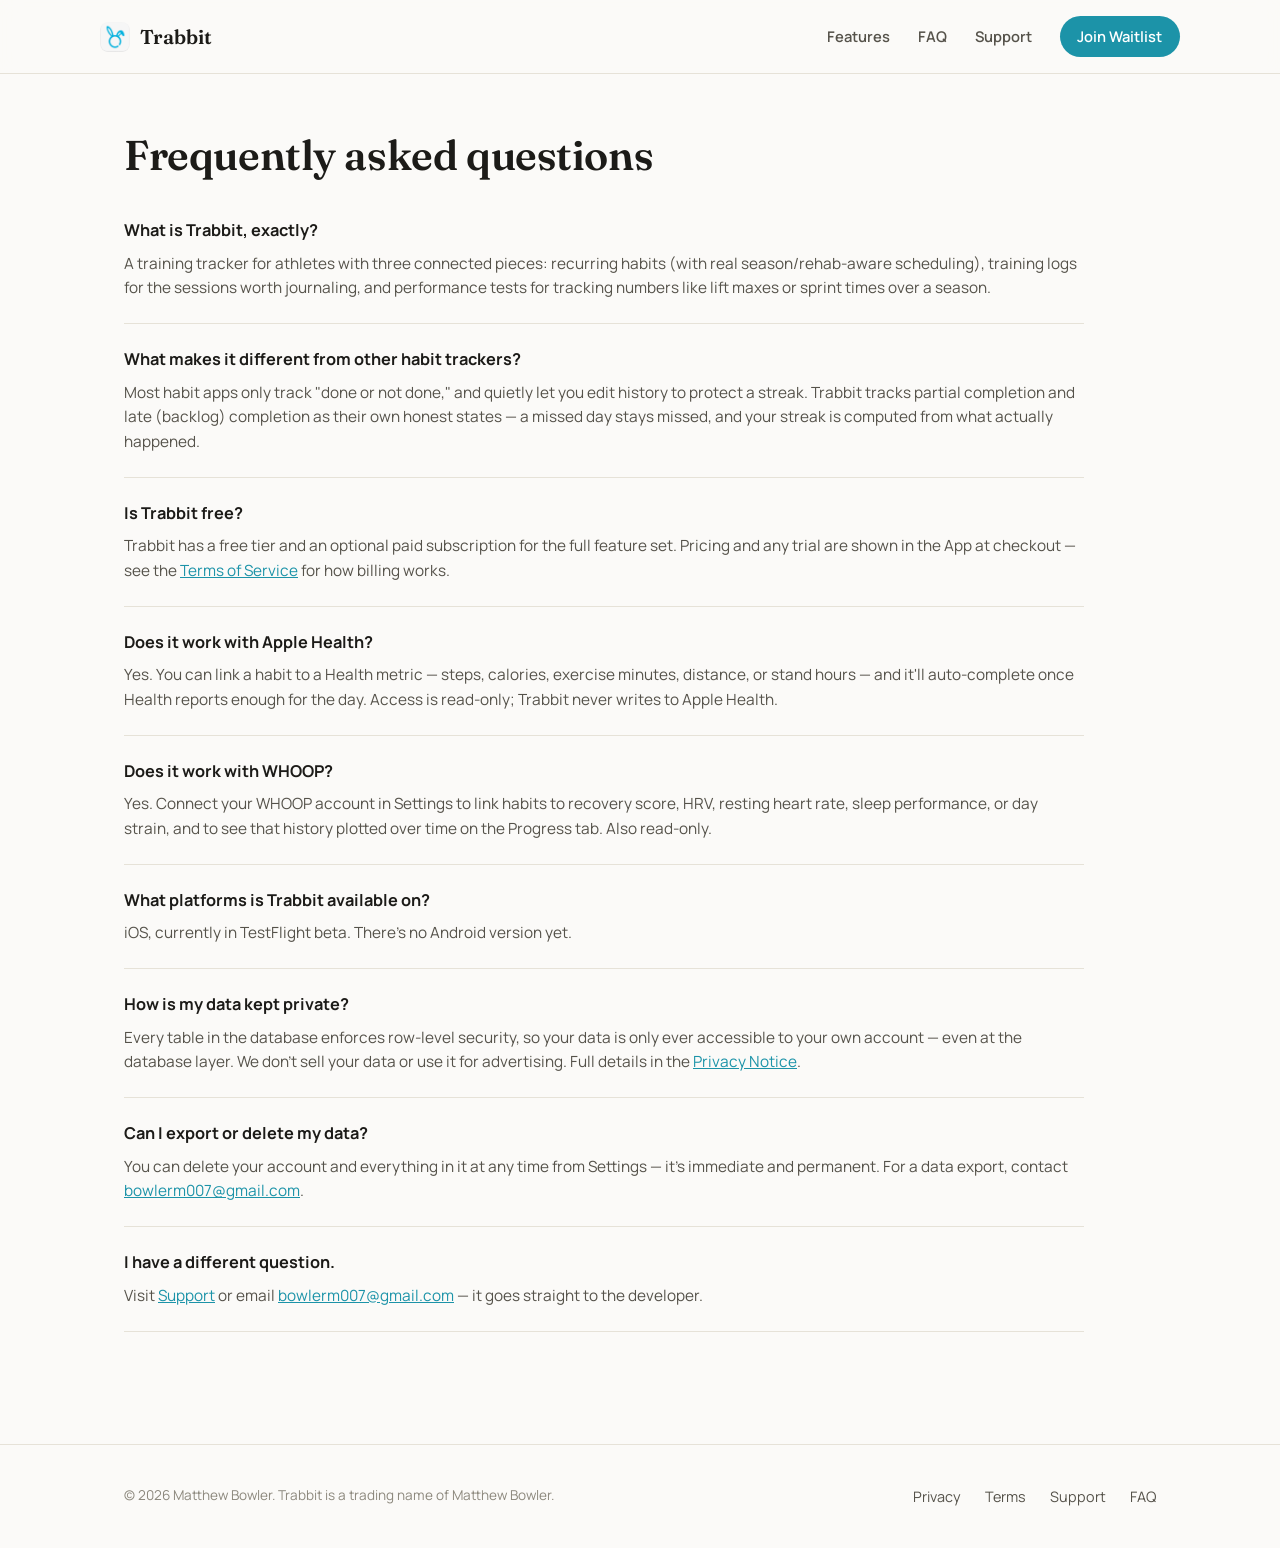
==== faq/index.html @ 438b627b "Turn the waitlist into a popup asking for email and phone Replaces the inline hero/CTA-band email fo" ====
<!DOCTYPE html>
<html lang="en">
<head>
<meta charset="utf-8">
<meta name="viewport" content="width=device-width, initial-scale=1">
<title>FAQ — Trabbit</title>
<meta name="description" content="Answers to common questions about Trabbit.">
<link rel="preconnect" href="https://fonts.googleapis.com">
<link rel="preconnect" href="https://fonts.gstatic.com" crossorigin>
<link href="https://fonts.googleapis.com/css2?family=Fraunces:opsz,wght@9..144,500;9..144,600;9..144,700&family=Manrope:wght@400;500;600;700;800&display=swap" rel="stylesheet">
<link rel="stylesheet" href="/styles.css">
</head>
<body>
<nav class="nav">
  <div class="wrap nav-row">
    <a class="brand" href="/">
      <img class="brand-mark" src="/assets/mark.png" alt="" width="30" height="30">
      Trabbit
    </a>
    <div class="nav-links">
      <a href="/#features">Features</a>
      <a href="/faq/">FAQ</a>
      <a href="/support/">Support</a>
      <button class="nav-cta" type="button" data-waitlist-open>Join Waitlist</button>
    </div>
  </div>
</nav>

<main class="doc">
  <div class="wrap">
    <div class="doc-header">
      <h1>Frequently asked questions</h1>
    </div>

    <div class="doc-body" style="max-width: 60rem;">
      <div class="faq-item">
        <h3>What is Trabbit, exactly?</h3>
        <p>A training tracker for athletes with three connected pieces: recurring habits (with real season/rehab-aware scheduling), training logs for the sessions worth journaling, and performance tests for tracking numbers like lift maxes or sprint times over a season.</p>
      </div>
      <div class="faq-item">
        <h3>What makes it different from other habit trackers?</h3>
        <p>Most habit apps only track "done or not done," and quietly let you edit history to protect a streak. Trabbit tracks partial completion and late (backlog) completion as their own honest states — a missed day stays missed, and your streak is computed from what actually happened.</p>
      </div>
      <div class="faq-item">
        <h3>Is Trabbit free?</h3>
        <p>Trabbit has a free tier and an optional paid subscription for the full feature set. Pricing and any trial are shown in the App at checkout — see the <a href="/terms/">Terms of Service</a> for how billing works.</p>
      </div>
      <div class="faq-item">
        <h3>Does it work with Apple Health?</h3>
        <p>Yes. You can link a habit to a Health metric — steps, calories, exercise minutes, distance, or stand hours — and it'll auto-complete once Health reports enough for the day. Access is read-only; Trabbit never writes to Apple Health.</p>
      </div>
      <div class="faq-item">
        <h3>Does it work with WHOOP?</h3>
        <p>Yes. Connect your WHOOP account in Settings to link habits to recovery score, HRV, resting heart rate, sleep performance, or day strain, and to see that history plotted over time on the Progress tab. Also read-only.</p>
      </div>
      <div class="faq-item">
        <h3>What platforms is Trabbit available on?</h3>
        <p>iOS, currently in TestFlight beta. There's no Android version yet.</p>
      </div>
      <div class="faq-item">
        <h3>How is my data kept private?</h3>
        <p>Every table in the database enforces row-level security, so your data is only ever accessible to your own account — even at the database layer. We don't sell your data or use it for advertising. Full details in the <a href="/privacy/">Privacy Notice</a>.</p>
      </div>
      <div class="faq-item">
        <h3>Can I export or delete my data?</h3>
        <p>You can delete your account and everything in it at any time from Settings — it's immediate and permanent. For a data export, contact <a href="mailto:bowlerm007@gmail.com">bowlerm007@gmail.com</a>.</p>
      </div>
      <div class="faq-item">
        <h3>I have a different question.</h3>
        <p>Visit <a href="/support/">Support</a> or email <a href="mailto:bowlerm007@gmail.com">bowlerm007@gmail.com</a> — it goes straight to the developer.</p>
      </div>
    </div>
  </div>
</main>

<footer>
  <div class="wrap footer-row">
    <span class="footer-copy">© 2026 Matthew Bowler. Trabbit is a trading name of Matthew Bowler.</span>
    <div class="footer-links">
      <a href="/privacy/">Privacy</a>
      <a href="/terms/">Terms</a>
      <a href="/support/">Support</a>
      <a href="/faq/">FAQ</a>
    </div>
  </div>
</footer>
<dialog class="waitlist-dialog" data-waitlist-dialog>
  <div class="waitlist-dialog-head">
    <h2 class="waitlist-dialog-title">Get notified</h2>
    <button class="waitlist-dialog-close" type="button" data-waitlist-close aria-label="Close">&times;</button>
  </div>
  <p class="waitlist-dialog-body">Leave your email and phone number and we'll let you know the moment the beta's ready to download.</p>
  <form class="waitlist-form" data-waitlist-form>
    <div class="waitlist-field">
      <label class="waitlist-label" for="waitlist-email">Email</label>
      <input class="waitlist-input" id="waitlist-email" type="email" name="email" placeholder="you@example.com" required>
    </div>
    <div class="waitlist-field">
      <label class="waitlist-label" for="waitlist-phone">Phone number</label>
      <input class="waitlist-input" id="waitlist-phone" type="tel" name="phone" placeholder="+1 555 123 4567" required>
    </div>
    <button class="btn btn-primary" type="submit">Notify me</button>
  </form>
  <p class="waitlist-status" data-waitlist-status role="status"></p>
  <p class="waitlist-success" data-waitlist-success hidden>You're on the list — we'll text and email you when the beta's ready to download.</p>
</dialog>

<script src="/waitlist.js"></script>
</body>
</html>
---- styles.css ----
/* Trabbit marketing site — shared design system.
   Palette/type extend the app's own identity (lib/theme.ts: accent #20ADC5,
   Fraunces for the one serif moment in-app) rather than inventing a
   separate brand — a visitor should recognize the app in the site. */

/* Fraunces + Manrope are loaded via Google Fonts <link> tags in each page's
   <head> (not inlined here) — see the font stacks below for fallbacks. */

:root {
  --bg: #fbfaf8;
  --bg-raised: #f3f1ec;
  --ink: #1c1b18;
  --ink-soft: #55524a;
  --ink-faint: #8c887d;
  --accent: #1c93a8;
  --accent-ink: #ffffff;
  --accent-soft: #e3f4f7;
  --border: #e6e2d8;
  --border-strong: #d8d2c3;
  --card-shadow: 0 1px 2px rgba(28, 27, 24, 0.04), 0 8px 24px rgba(28, 27, 24, 0.05);

  --amber: #b45309;
  --amber-soft: #fef3c7;
  --coral: #dc2626;
  --coral-soft: #fee2e2;
  --indigo: #4f46e5;
  --indigo-soft: #e0e7ff;

  --radius-sm: 8px;
  --radius-md: 12px;
  --radius-lg: 16px;
  --radius-xl: 24px;
  --radius-full: 999px;

  --max-width: 1080px;
  --font-display: 'Fraunces', Georgia, 'Iowan Old Style', serif;
  --font-body: 'Manrope', -apple-system, BlinkMacSystemFont, 'Segoe UI', sans-serif;
}

@media (prefers-color-scheme: dark) {
  :root:not([data-theme='light']) {
    --bg: #17181a;
    --bg-raised: #1f2023;
    --ink: #eeece6;
    --ink-soft: #b6b2a6;
    --ink-faint: #7a7669;
    --accent: #4fc3de;
    --accent-ink: #0b1a1d;
    --accent-soft: #123138;
    --border: #33353a;
    --border-strong: #43454b;
    --card-shadow: 0 1px 2px rgba(0, 0, 0, 0.2), 0 8px 24px rgba(0, 0, 0, 0.28);
    --amber: #f2b148;
    --amber-soft: #3a2c10;
    --coral: #f27272;
    --coral-soft: #3a1616;
    --indigo: #9490f0;
    --indigo-soft: #211f3d;
  }
}

:root[data-theme='dark'] {
  --bg: #17181a;
  --bg-raised: #1f2023;
  --ink: #eeece6;
  --ink-soft: #b6b2a6;
  --ink-faint: #7a7669;
  --accent: #4fc3de;
  --accent-ink: #0b1a1d;
  --accent-soft: #123138;
  --border: #33353a;
  --border-strong: #43454b;
  --card-shadow: 0 1px 2px rgba(0, 0, 0, 0.2), 0 8px 24px rgba(0, 0, 0, 0.28);
  --amber: #f2b148;
  --amber-soft: #3a2c10;
  --coral: #f27272;
  --coral-soft: #3a1616;
  --indigo: #9490f0;
  --indigo-soft: #211f3d;
}

* {
  box-sizing: border-box;
}

html {
  color-scheme: light dark;
}

body {
  margin: 0;
  background: var(--bg);
  color: var(--ink);
  font-family: var(--font-body);
  font-size: 16px;
  line-height: 1.6;
  -webkit-font-smoothing: antialiased;
}

img {
  max-width: 100%;
  display: block;
}

a {
  color: var(--accent);
}

.wrap {
  max-width: var(--max-width);
  margin: 0 auto;
  padding: 0 1.5rem;
}

/* ---------- Nav ---------- */

.nav {
  position: sticky;
  top: 0;
  z-index: 20;
  background: color-mix(in srgb, var(--bg) 88%, transparent);
  backdrop-filter: blur(10px);
  border-bottom: 1px solid var(--border);
}

.nav-row {
  display: flex;
  align-items: center;
  justify-content: space-between;
  padding: 1rem 0;
}

.brand {
  display: flex;
  align-items: center;
  gap: 0.6rem;
  font-family: var(--font-display);
  font-weight: 600;
  font-size: 1.25rem;
  color: var(--ink);
  text-decoration: none;
}

.brand-mark {
  width: 30px;
  height: 30px;
  border-radius: var(--radius-sm);
}

.nav-links {
  display: flex;
  align-items: center;
  gap: 1.75rem;
  font-size: 0.92rem;
  font-weight: 600;
}

.nav-links a {
  color: var(--ink-soft);
  text-decoration: none;
}

.nav-links a:hover {
  color: var(--ink);
}

.nav-cta {
  background: var(--accent);
  color: var(--accent-ink) !important;
  padding: 0.55rem 1.1rem;
  border-radius: var(--radius-full);
  border: none;
  font: inherit;
  font-weight: 600;
  cursor: pointer;
}

/* ---------- Buttons ---------- */

/* ---------- Waitlist ---------- */

.waitlist-dialog {
  width: min(26rem, calc(100vw - 2.5rem));
  padding: 2rem;
  border: 1px solid var(--border);
  border-radius: var(--radius-xl);
  background: var(--bg);
  color: var(--ink);
  box-shadow: var(--card-shadow);
}

.waitlist-dialog::backdrop {
  background: rgba(20, 18, 14, 0.55);
}

:root:not([data-theme='light']) .waitlist-dialog::backdrop {
  background: rgba(0, 0, 0, 0.65);
}

.waitlist-dialog-head {
  display: flex;
  align-items: flex-start;
  justify-content: space-between;
  gap: 1rem;
  margin-bottom: 0.4rem;
}

.waitlist-dialog-title {
  font-family: var(--font-display);
  font-weight: 600;
  font-size: 1.5rem;
  margin: 0;
}

.waitlist-dialog-close {
  flex-shrink: 0;
  width: 2rem;
  height: 2rem;
  display: inline-flex;
  align-items: center;
  justify-content: center;
  border-radius: var(--radius-full);
  border: none;
  background: var(--bg-raised);
  color: var(--ink-soft);
  font-size: 1.2rem;
  line-height: 1;
  cursor: pointer;
}

.waitlist-dialog-close:hover {
  color: var(--ink);
}

.waitlist-dialog-body {
  color: var(--ink-soft);
  margin: 0 0 1.5rem;
}

.waitlist-form {
  display: flex;
  flex-direction: column;
  gap: 0.9rem;
}

.waitlist-label {
  font-size: 0.8rem;
  font-weight: 700;
  color: var(--ink-soft);
}

.waitlist-field {
  display: flex;
  flex-direction: column;
  gap: 0.4rem;
}

.waitlist-input {
  width: 100%;
  padding: 0.85rem 1.1rem;
  border-radius: var(--radius-md);
  border: 1px solid var(--border-strong);
  background: var(--bg-raised);
  color: var(--ink);
  font-family: var(--font-body);
  font-size: 1rem;
}

.waitlist-input::placeholder {
  color: var(--ink-faint);
}

.waitlist-input:focus-visible {
  outline: 2px solid var(--accent);
  outline-offset: 2px;
}

.waitlist-form .btn {
  margin-top: 0.3rem;
  width: 100%;
}

.waitlist-status {
  margin: 0.7rem 0 0;
  font-size: 0.85rem;
  color: var(--coral);
  min-height: 1.2em;
}

.waitlist-success {
  margin: 0;
  font-size: 1rem;
  font-weight: 600;
  color: var(--accent);
}

.btn {
  display: inline-flex;
  align-items: center;
  justify-content: center;
  gap: 0.5rem;
  padding: 0.85rem 1.6rem;
  border-radius: var(--radius-full);
  font-weight: 700;
  font-size: 1rem;
  text-decoration: none;
  border: 1px solid transparent;
  cursor: pointer;
}

.btn:disabled {
  opacity: 0.6;
  cursor: default;
}

.btn-primary {
  background: var(--accent);
  color: var(--accent-ink);
}

.btn-secondary {
  background: transparent;
  border-color: var(--border-strong);
  color: var(--ink);
}

/* ---------- Hero ---------- */

.hero {
  padding: 5rem 0 4rem;
}

.eyebrow {
  display: inline-flex;
  align-items: center;
  gap: 0.5rem;
  font-size: 0.8rem;
  font-weight: 700;
  letter-spacing: 0.06em;
  text-transform: uppercase;
  color: var(--accent);
  background: var(--accent-soft);
  padding: 0.4rem 0.85rem;
  border-radius: var(--radius-full);
  margin-bottom: 1.5rem;
}

.hero-title {
  font-family: var(--font-display);
  font-weight: 600;
  font-size: clamp(2.4rem, 5.5vw, 4rem);
  line-height: 1.05;
  letter-spacing: -0.02em;
  margin: 0 0 1.3rem;
  max-width: 16ch;
  text-wrap: balance;
}

.hero-subtitle {
  font-size: 1.2rem;
  color: var(--ink-soft);
  max-width: 46ch;
  margin: 0 0 2.2rem;
}

.hero-actions {
  display: flex;
  gap: 0.9rem;
  flex-wrap: wrap;
  margin-bottom: 1rem;
}

.hero-note {
  font-size: 0.85rem;
  color: var(--ink-faint);
}

/* ---------- Sections / cards ---------- */

section {
  padding: 3.5rem 0;
}

.section-head {
  max-width: 42ch;
  margin-bottom: 2.5rem;
}

.section-eyebrow {
  font-size: 0.8rem;
  font-weight: 700;
  letter-spacing: 0.06em;
  text-transform: uppercase;
  color: var(--accent);
  margin-bottom: 0.6rem;
}

.section-title {
  font-family: var(--font-display);
  font-weight: 600;
  font-size: clamp(1.7rem, 3vw, 2.3rem);
  letter-spacing: -0.01em;
  margin: 0 0 0.6rem;
  text-wrap: balance;
}

.section-body {
  color: var(--ink-soft);
  font-size: 1.05rem;
}

.grid {
  display: grid;
  gap: 1.25rem;
}

.grid-3 {
  grid-template-columns: repeat(3, 1fr);
}

.grid-2 {
  grid-template-columns: repeat(2, 1fr);
}

@media (max-width: 860px) {
  .grid-3,
  .grid-2 {
    grid-template-columns: 1fr;
  }
}

.card {
  background: var(--bg);
  border: 1px solid var(--border);
  border-radius: var(--radius-lg);
  padding: 1.6rem;
  box-shadow: var(--card-shadow);
}

.card-icon {
  width: 44px;
  height: 44px;
  border-radius: var(--radius-md);
  display: flex;
  align-items: center;
  justify-content: center;
  margin-bottom: 1rem;
  font-size: 1.3rem;
}

.card-title {
  font-weight: 700;
  font-size: 1.05rem;
  margin: 0 0 0.4rem;
}

.card-body {
  color: var(--ink-soft);
  font-size: 0.95rem;
  margin: 0;
}

.tint-accent {
  background: var(--accent-soft);
  color: var(--accent);
}
.tint-amber {
  background: var(--amber-soft);
  color: var(--amber);
}
.tint-coral {
  background: var(--coral-soft);
  color: var(--coral);
}
.tint-indigo {
  background: var(--indigo-soft);
  color: var(--indigo);
}

/* ---------- CTA band ---------- */

.cta-band {
  background: var(--bg-raised);
  border-radius: var(--radius-xl);
  padding: 3rem 2.5rem;
  text-align: center;
  margin: 1rem 0 3rem;
}

.cta-band .section-title {
  margin-left: auto;
  margin-right: auto;
}

.cta-band .hero-actions {
  justify-content: center;
}

/* ---------- Footer ---------- */

footer {
  border-top: 1px solid var(--border);
  padding: 2.5rem 0;
  margin-top: 2rem;
}

.footer-row {
  display: flex;
  justify-content: space-between;
  align-items: center;
  flex-wrap: wrap;
  gap: 1rem;
}

.footer-links {
  display: flex;
  gap: 1.5rem;
  flex-wrap: wrap;
  font-size: 0.9rem;
}

.footer-links a {
  color: var(--ink-soft);
  text-decoration: none;
}

.footer-links a:hover {
  color: var(--ink);
}

.footer-copy {
  font-size: 0.85rem;
  color: var(--ink-faint);
}

/* ---------- Legal / doc pages ---------- */

.doc {
  padding: 3rem 0 5rem;
}

.doc-header h1 {
  font-family: var(--font-display);
  font-weight: 600;
  font-size: clamp(1.9rem, 4vw, 2.6rem);
  margin: 0 0 0.4rem;
  letter-spacing: -0.01em;
}

.doc-updated {
  color: var(--ink-faint);
  font-size: 0.88rem;
  margin-bottom: 2.5rem;
}

.doc-body {
  max-width: 70ch;
}

.doc-body h2 {
  font-size: 1.15rem;
  margin: 2.2rem 0 0.7rem;
  padding-top: 1.2rem;
  border-top: 1px solid var(--border);
}

.doc-body h2:first-of-type {
  border-top: none;
  padding-top: 0;
}

.doc-body p,
.doc-body li {
  font-size: 0.96rem;
  color: var(--ink-soft);
}

.doc-body strong {
  color: var(--ink);
}

.doc-body ul {
  padding-left: 1.3rem;
}

.doc-body li {
  margin-bottom: 0.4rem;
}

.doc-body table {
  width: 100%;
  border-collapse: collapse;
  font-size: 0.88rem;
  margin: 0.8rem 0 1.5rem;
}

.doc-body th,
.doc-body td {
  text-align: left;
  padding: 0.55rem 0.6rem;
  border-bottom: 1px solid var(--border);
  vertical-align: top;
}

.doc-body th {
  color: var(--ink-faint);
  font-weight: 700;
  font-size: 0.75rem;
  text-transform: uppercase;
  letter-spacing: 0.03em;
}

.scroll-x {
  overflow-x: auto;
}

/* ---------- FAQ ---------- */

.faq-item {
  border-bottom: 1px solid var(--border);
  padding: 1.4rem 0;
}

.faq-item h3 {
  font-size: 1.02rem;
  margin: 0 0 0.5rem;
}

.faq-item p {
  color: var(--ink-soft);
  margin: 0;
  font-size: 0.96rem;
}

/* ---------- Responsive nav ---------- */

@media (max-width: 640px) {
  /* Keep the primary CTA reachable from the sticky nav on mobile — only the
     secondary text links (Features/FAQ/Support) drop, not the whole group,
     so there's still a way to get the app without scrolling. */
  .nav-links a:not(.nav-cta) {
    display: none;
  }
  .nav-links {
    gap: 0;
  }
  .hero {
    padding: 3rem 0 2.5rem;
  }
  .cta-band {
    padding: 2.2rem 1.4rem;
  }
}
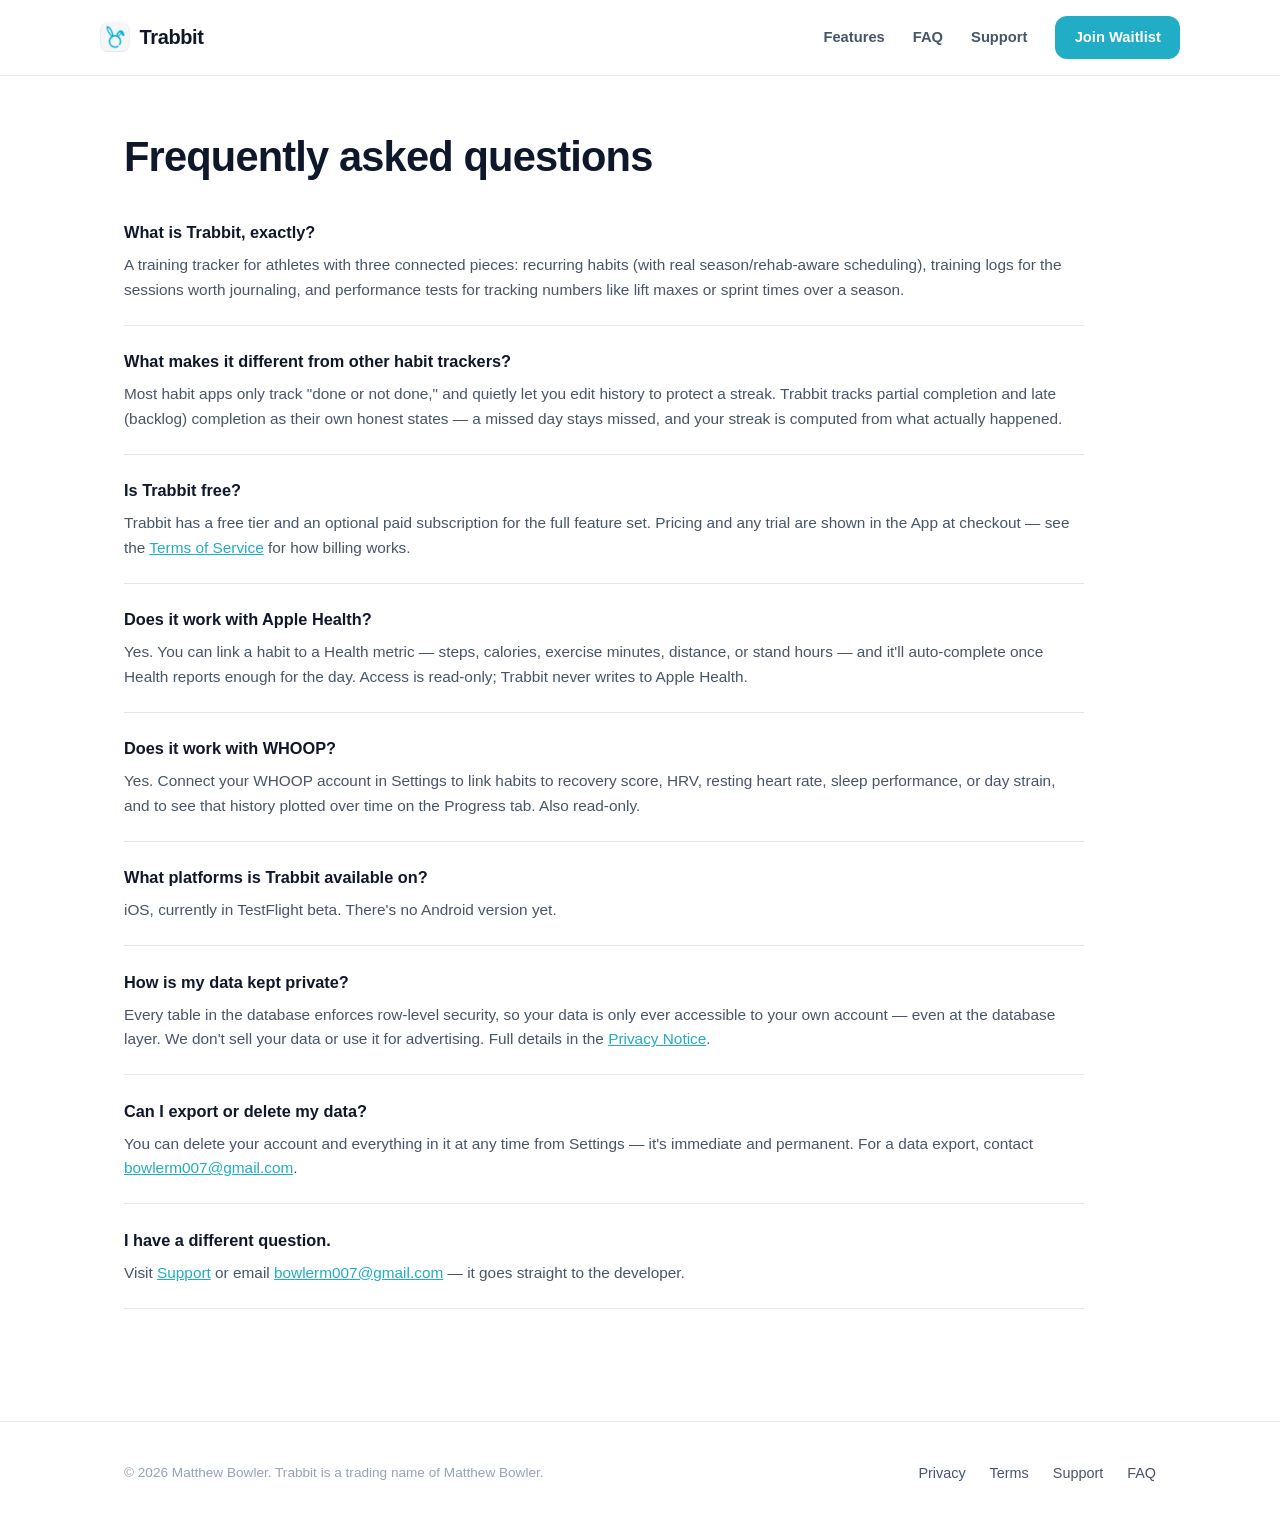
==== commit d6ca17bb: "Restyle site to match the app's real design system, add screenshots Site palette/type had drifted fr" ====
--- a/faq/index.html
+++ b/faq/index.html
@@ -7,7 +7,7 @@
 <meta name="description" content="Answers to common questions about Trabbit.">
 <link rel="preconnect" href="https://fonts.googleapis.com">
 <link rel="preconnect" href="https://fonts.gstatic.com" crossorigin>
-<link href="https://fonts.googleapis.com/css2?family=Fraunces:opsz,wght@9..144,500;9..144,600;9..144,700&family=Manrope:wght@400;500;600;700;800&display=swap" rel="stylesheet">
+<link href="https://fonts.googleapis.com/css2?family=Fraunces:opsz,wght@9..144,600;9..144,700&display=swap" rel="stylesheet">
 <link rel="stylesheet" href="/styles.css">
 </head>
 <body>
@@ -89,7 +89,7 @@
     <h2 class="waitlist-dialog-title">Get notified</h2>
     <button class="waitlist-dialog-close" type="button" data-waitlist-close aria-label="Close">&times;</button>
   </div>
-  <p class="waitlist-dialog-body">Leave your email and phone number and we'll let you know the moment the beta's ready to download.</p>
+  <p class="waitlist-dialog-body">Leave your email and phone number and we'll let you know the moment you can download and test the app.</p>
   <form class="waitlist-form" data-waitlist-form>
     <div class="waitlist-field">
       <label class="waitlist-label" for="waitlist-email">Email</label>
--- a/styles.css
+++ b/styles.css
@@ -1,23 +1,28 @@
 /* Trabbit marketing site — shared design system.
-   Palette/type extend the app's own identity (lib/theme.ts: accent #20ADC5,
-   Fraunces for the one serif moment in-app) rather than inventing a
-   separate brand — a visitor should recognize the app in the site. */
-
-/* Fraunces + Manrope are loaded via Google Fonts <link> tags in each page's
-   <head> (not inlined here) — see the font stacks below for fallbacks. */
+   Tokens are lib/theme.ts's own values, not an approximation — a visitor
+   should recognize the app in the site. The app is a single deliberate
+   LIGHT theme by design (see theme.ts's own top comment), so this site is
+   light-only too, on purpose, rather than carrying a dark mode the app
+   itself doesn't have. Fraunces is the app's one serif moment (the Today
+   tab's date heading, lib/theme.ts's typography.dateHeading) — used just as
+   sparingly here, on the hero headline only; everything else is the same
+   system-font stack the app uses everywhere else. */
+
+/* Fraunces is loaded via a Google Fonts <link> tag in each page's <head>
+   (not inlined here) — see the font stack below for its fallback. */
 
 :root {
-  --bg: #fbfaf8;
-  --bg-raised: #f3f1ec;
-  --ink: #1c1b18;
-  --ink-soft: #55524a;
-  --ink-faint: #8c887d;
-  --accent: #1c93a8;
+  --bg: #ffffff;
+  --bg-raised: #eef2f7;
+  --ink: #0f172a;
+  --ink-soft: #475569;
+  --ink-faint: #94a3b8;
+  --accent: #20adc5;
   --accent-ink: #ffffff;
-  --accent-soft: #e3f4f7;
-  --border: #e6e2d8;
-  --border-strong: #d8d2c3;
-  --card-shadow: 0 1px 2px rgba(28, 27, 24, 0.04), 0 8px 24px rgba(28, 27, 24, 0.05);
+  --accent-soft: #e5f7fb;
+  --border: #e2e8f0;
+  --border-strong: #cbd5e1;
+  --card-shadow: 0 1px 2px rgba(15, 23, 42, 0.04), 0 8px 24px rgba(15, 23, 42, 0.05);
 
   --amber: #b45309;
   --amber-soft: #fef3c7;
@@ -34,49 +39,7 @@
 
   --max-width: 1080px;
   --font-display: 'Fraunces', Georgia, 'Iowan Old Style', serif;
-  --font-body: 'Manrope', -apple-system, BlinkMacSystemFont, 'Segoe UI', sans-serif;
-}
-
-@media (prefers-color-scheme: dark) {
-  :root:not([data-theme='light']) {
-    --bg: #17181a;
-    --bg-raised: #1f2023;
-    --ink: #eeece6;
-    --ink-soft: #b6b2a6;
-    --ink-faint: #7a7669;
-    --accent: #4fc3de;
-    --accent-ink: #0b1a1d;
-    --accent-soft: #123138;
-    --border: #33353a;
-    --border-strong: #43454b;
-    --card-shadow: 0 1px 2px rgba(0, 0, 0, 0.2), 0 8px 24px rgba(0, 0, 0, 0.28);
-    --amber: #f2b148;
-    --amber-soft: #3a2c10;
-    --coral: #f27272;
-    --coral-soft: #3a1616;
-    --indigo: #9490f0;
-    --indigo-soft: #211f3d;
-  }
-}
-
-:root[data-theme='dark'] {
-  --bg: #17181a;
-  --bg-raised: #1f2023;
-  --ink: #eeece6;
-  --ink-soft: #b6b2a6;
-  --ink-faint: #7a7669;
-  --accent: #4fc3de;
-  --accent-ink: #0b1a1d;
-  --accent-soft: #123138;
-  --border: #33353a;
-  --border-strong: #43454b;
-  --card-shadow: 0 1px 2px rgba(0, 0, 0, 0.2), 0 8px 24px rgba(0, 0, 0, 0.28);
-  --amber: #f2b148;
-  --amber-soft: #3a2c10;
-  --coral: #f27272;
-  --coral-soft: #3a1616;
-  --indigo: #9490f0;
-  --indigo-soft: #211f3d;
+  --font-body: -apple-system, BlinkMacSystemFont, 'SF Pro Text', 'Segoe UI', Roboto, sans-serif;
 }
 
 * {
@@ -84,7 +47,7 @@
 }
 
 html {
-  color-scheme: light dark;
+  color-scheme: light;
 }
 
 body {
@@ -134,8 +97,9 @@
   display: flex;
   align-items: center;
   gap: 0.6rem;
-  font-family: var(--font-display);
-  font-weight: 600;
+  font-family: var(--font-body);
+  font-weight: 800;
+  letter-spacing: -0.02em;
   font-size: 1.25rem;
   color: var(--ink);
   text-decoration: none;
@@ -167,8 +131,8 @@
 .nav-cta {
   background: var(--accent);
   color: var(--accent-ink) !important;
-  padding: 0.55rem 1.1rem;
-  border-radius: var(--radius-full);
+  padding: 0.6rem 1.2rem;
+  border-radius: var(--radius-md);
   border: none;
   font: inherit;
   font-weight: 600;
@@ -190,11 +154,7 @@
 }
 
 .waitlist-dialog::backdrop {
-  background: rgba(20, 18, 14, 0.55);
-}
-
-:root:not([data-theme='light']) .waitlist-dialog::backdrop {
-  background: rgba(0, 0, 0, 0.65);
+  background: rgba(15, 23, 42, 0.55);
 }
 
 .waitlist-dialog-head {
@@ -206,8 +166,8 @@
 }
 
 .waitlist-dialog-title {
-  font-family: var(--font-display);
-  font-weight: 600;
+  font-weight: 800;
+  letter-spacing: -0.02em;
   font-size: 1.5rem;
   margin: 0;
 }
@@ -294,15 +254,20 @@
   color: var(--accent);
 }
 
+/* Matches components/ui/Button.tsx exactly — radius.md (12px, not a pill;
+   the app reserves the full-pill shape for banners/tags, not buttons — see
+   .eyebrow/PILL_CONTAINER_STYLE below), min-height 48, spacing.xl (20px)
+   horizontal padding, typography.bodyStrong (15px/600) label. */
 .btn {
   display: inline-flex;
   align-items: center;
   justify-content: center;
   gap: 0.5rem;
-  padding: 0.85rem 1.6rem;
-  border-radius: var(--radius-full);
-  font-weight: 700;
-  font-size: 1rem;
+  min-height: 48px;
+  padding: 0 1.25rem;
+  border-radius: var(--radius-md);
+  font-weight: 600;
+  font-size: 0.94rem;
   text-decoration: none;
   border: 1px solid transparent;
   cursor: pointer;
@@ -319,7 +284,7 @@
 }
 
 .btn-secondary {
-  background: transparent;
+  background: var(--bg-raised);
   border-color: var(--border-strong);
   color: var(--ink);
 }
@@ -396,10 +361,9 @@
 }
 
 .section-title {
-  font-family: var(--font-display);
-  font-weight: 600;
+  font-weight: 800;
   font-size: clamp(1.7rem, 3vw, 2.3rem);
-  letter-spacing: -0.01em;
+  letter-spacing: -0.02em;
   margin: 0 0 0.6rem;
   text-wrap: balance;
 }
@@ -407,6 +371,37 @@
 .section-body {
   color: var(--ink-soft);
   font-size: 1.05rem;
+}
+
+/* ---------- Screenshots ---------- */
+
+.screenshots {
+  display: flex;
+  gap: 1.75rem;
+  overflow-x: auto;
+  padding: 0.5rem 0 1rem;
+  scroll-snap-type: x proximity;
+}
+
+.screenshot {
+  flex: 0 0 auto;
+  scroll-snap-align: start;
+  width: clamp(200px, 24vw, 250px);
+}
+
+.screenshot img {
+  width: 100%;
+  border-radius: 2.2rem;
+  border: 1px solid var(--border);
+  box-shadow: var(--card-shadow);
+}
+
+.screenshot-caption {
+  margin-top: 0.9rem;
+  font-size: 0.92rem;
+  font-weight: 700;
+  color: var(--ink);
+  text-align: center;
 }
 
 .grid {
@@ -540,11 +535,10 @@
 }
 
 .doc-header h1 {
-  font-family: var(--font-display);
-  font-weight: 600;
+  font-weight: 800;
   font-size: clamp(1.9rem, 4vw, 2.6rem);
   margin: 0 0 0.4rem;
-  letter-spacing: -0.01em;
+  letter-spacing: -0.02em;
 }
 
 .doc-updated {
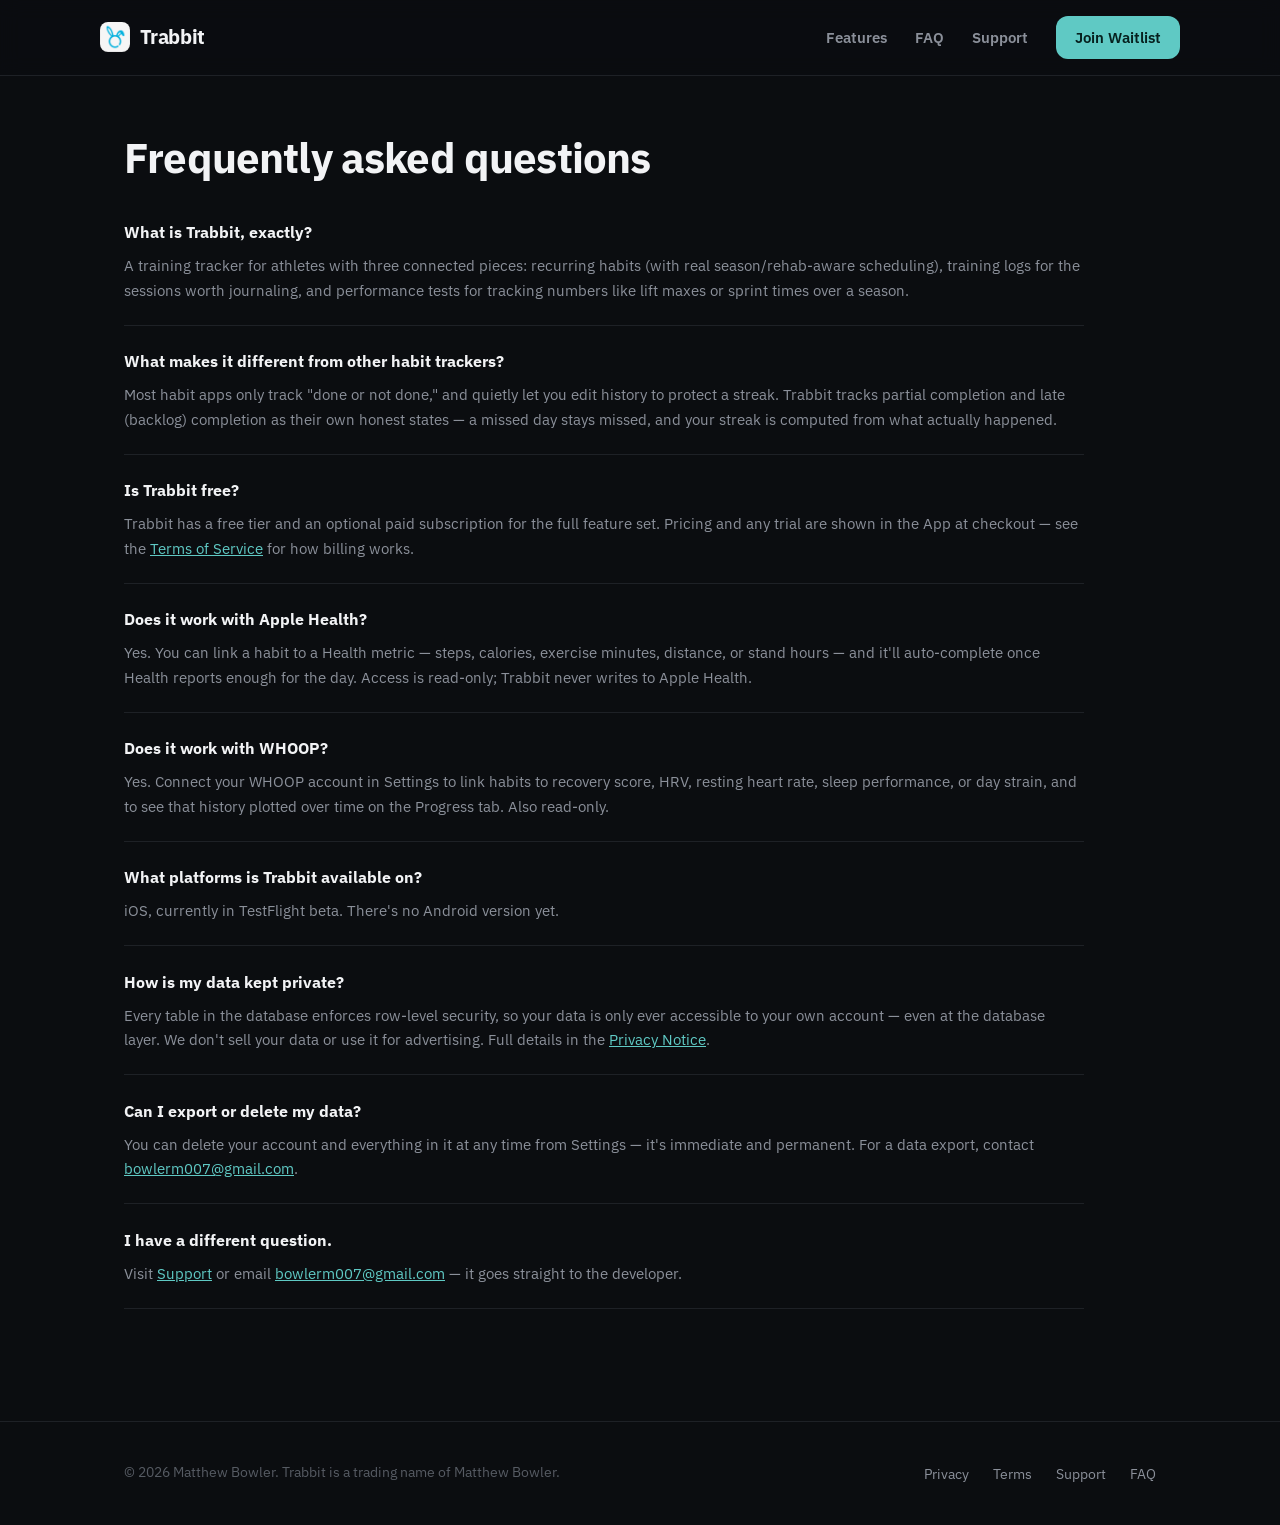
==== commit 728097f7: "Re-theme site to match the app's dark redesign, swap in real screenshots The app moved from a light " ====
--- a/faq/index.html
+++ b/faq/index.html
@@ -7,7 +7,7 @@
 <meta name="description" content="Answers to common questions about Trabbit.">
 <link rel="preconnect" href="https://fonts.googleapis.com">
 <link rel="preconnect" href="https://fonts.gstatic.com" crossorigin>
-<link href="https://fonts.googleapis.com/css2?family=Fraunces:opsz,wght@9..144,600;9..144,700&display=swap" rel="stylesheet">
+<link href="https://fonts.googleapis.com/css2?family=Fraunces:opsz,wght@9..144,600;9..144,700&family=IBM+Plex+Sans:wght@400;500;600;700&family=IBM+Plex+Mono:wght@500;600&display=swap" rel="stylesheet">
 <link rel="stylesheet" href="/styles.css">
 </head>
 <body>
--- a/styles.css
+++ b/styles.css
@@ -1,35 +1,37 @@
 /* Trabbit marketing site — shared design system.
    Tokens are lib/theme.ts's own values, not an approximation — a visitor
-   should recognize the app in the site. The app is a single deliberate
-   LIGHT theme by design (see theme.ts's own top comment), so this site is
-   light-only too, on purpose, rather than carrying a dark mode the app
-   itself doesn't have. Fraunces is the app's one serif moment (the Today
-   tab's date heading, lib/theme.ts's typography.dateHeading) — used just as
-   sparingly here, on the hero headline only; everything else is the same
-   system-font stack the app uses everywhere else. */
-
-/* Fraunces is loaded via a Google Fonts <link> tag in each page's <head>
-   (not inlined here) — see the font stack below for its fallback. */
+   should recognize the app in the site. The app's "pro-dark" redesign
+   replaced its old single light theme with a deliberately dark, data-forward
+   instrument look (see theme.ts's own top comment) — this site follows,
+   dark-only on purpose, same as the app has no light mode of its own.
+   Fraunces stays as the site's one serif moment on the hero headline (an
+   editorial flourish the app itself doesn't need at that scale); everything
+   else uses IBM Plex Sans/Mono, the actual faces theme.ts's typography
+   scale is built on (eyebrow/label text in Plex Mono, everything else in
+   Plex Sans). */
+
+/* Fraunces + IBM Plex are loaded via a Google Fonts <link> tag in each
+   page's <head> (not inlined here) — see the font stack below for fallbacks. */
 
 :root {
-  --bg: #ffffff;
-  --bg-raised: #eef2f7;
-  --ink: #0f172a;
-  --ink-soft: #475569;
-  --ink-faint: #94a3b8;
-  --accent: #20adc5;
-  --accent-ink: #ffffff;
-  --accent-soft: #e5f7fb;
-  --border: #e2e8f0;
-  --border-strong: #cbd5e1;
-  --card-shadow: 0 1px 2px rgba(15, 23, 42, 0.04), 0 8px 24px rgba(15, 23, 42, 0.05);
-
-  --amber: #b45309;
-  --amber-soft: #fef3c7;
-  --coral: #dc2626;
-  --coral-soft: #fee2e2;
-  --indigo: #4f46e5;
-  --indigo-soft: #e0e7ff;
+  --bg: #0b0d10;
+  --bg-raised: #1b1f24;
+  --ink: #f2f3f5;
+  --ink-soft: #8b909a;
+  --ink-faint: #565b63;
+  --accent: #5fc9c4;
+  --accent-ink: #06201e;
+  --accent-soft: rgba(95, 201, 196, 0.14);
+  --border: #1e2126;
+  --border-strong: #33373d;
+  --card-shadow: 0 1px 2px rgba(0, 0, 0, 0.24), 0 8px 24px rgba(0, 0, 0, 0.28);
+
+  --amber: #d9b36c;
+  --amber-soft: rgba(217, 179, 108, 0.14);
+  --coral: #e0685c;
+  --coral-soft: rgba(224, 104, 92, 0.14);
+  --indigo: #9c8cd6;
+  --indigo-soft: rgba(156, 140, 214, 0.14);
 
   --radius-sm: 8px;
   --radius-md: 12px;
@@ -39,7 +41,8 @@
 
   --max-width: 1080px;
   --font-display: 'Fraunces', Georgia, 'Iowan Old Style', serif;
-  --font-body: -apple-system, BlinkMacSystemFont, 'SF Pro Text', 'Segoe UI', Roboto, sans-serif;
+  --font-body: 'IBM Plex Sans', -apple-system, BlinkMacSystemFont, 'SF Pro Text', 'Segoe UI', Roboto, sans-serif;
+  --font-mono: 'IBM Plex Mono', 'SF Mono', 'Roboto Mono', monospace;
 }
 
 * {
@@ -47,7 +50,7 @@
 }
 
 html {
-  color-scheme: light;
+  color-scheme: dark;
 }
 
 body {
@@ -148,13 +151,13 @@
   padding: 2rem;
   border: 1px solid var(--border);
   border-radius: var(--radius-xl);
-  background: var(--bg);
+  background: var(--bg-raised);
   color: var(--ink);
   box-shadow: var(--card-shadow);
 }
 
 .waitlist-dialog::backdrop {
-  background: rgba(15, 23, 42, 0.55);
+  background: rgba(4, 5, 7, 0.86);
 }
 
 .waitlist-dialog-head {
@@ -181,7 +184,7 @@
   justify-content: center;
   border-radius: var(--radius-full);
   border: none;
-  background: var(--bg-raised);
+  background: var(--border-strong);
   color: var(--ink-soft);
   font-size: 1.2rem;
   line-height: 1;
@@ -425,7 +428,7 @@
 }
 
 .card {
-  background: var(--bg);
+  background: var(--bg-raised);
   border: 1px solid var(--border);
   border-radius: var(--radius-lg);
   padding: 1.6rem;
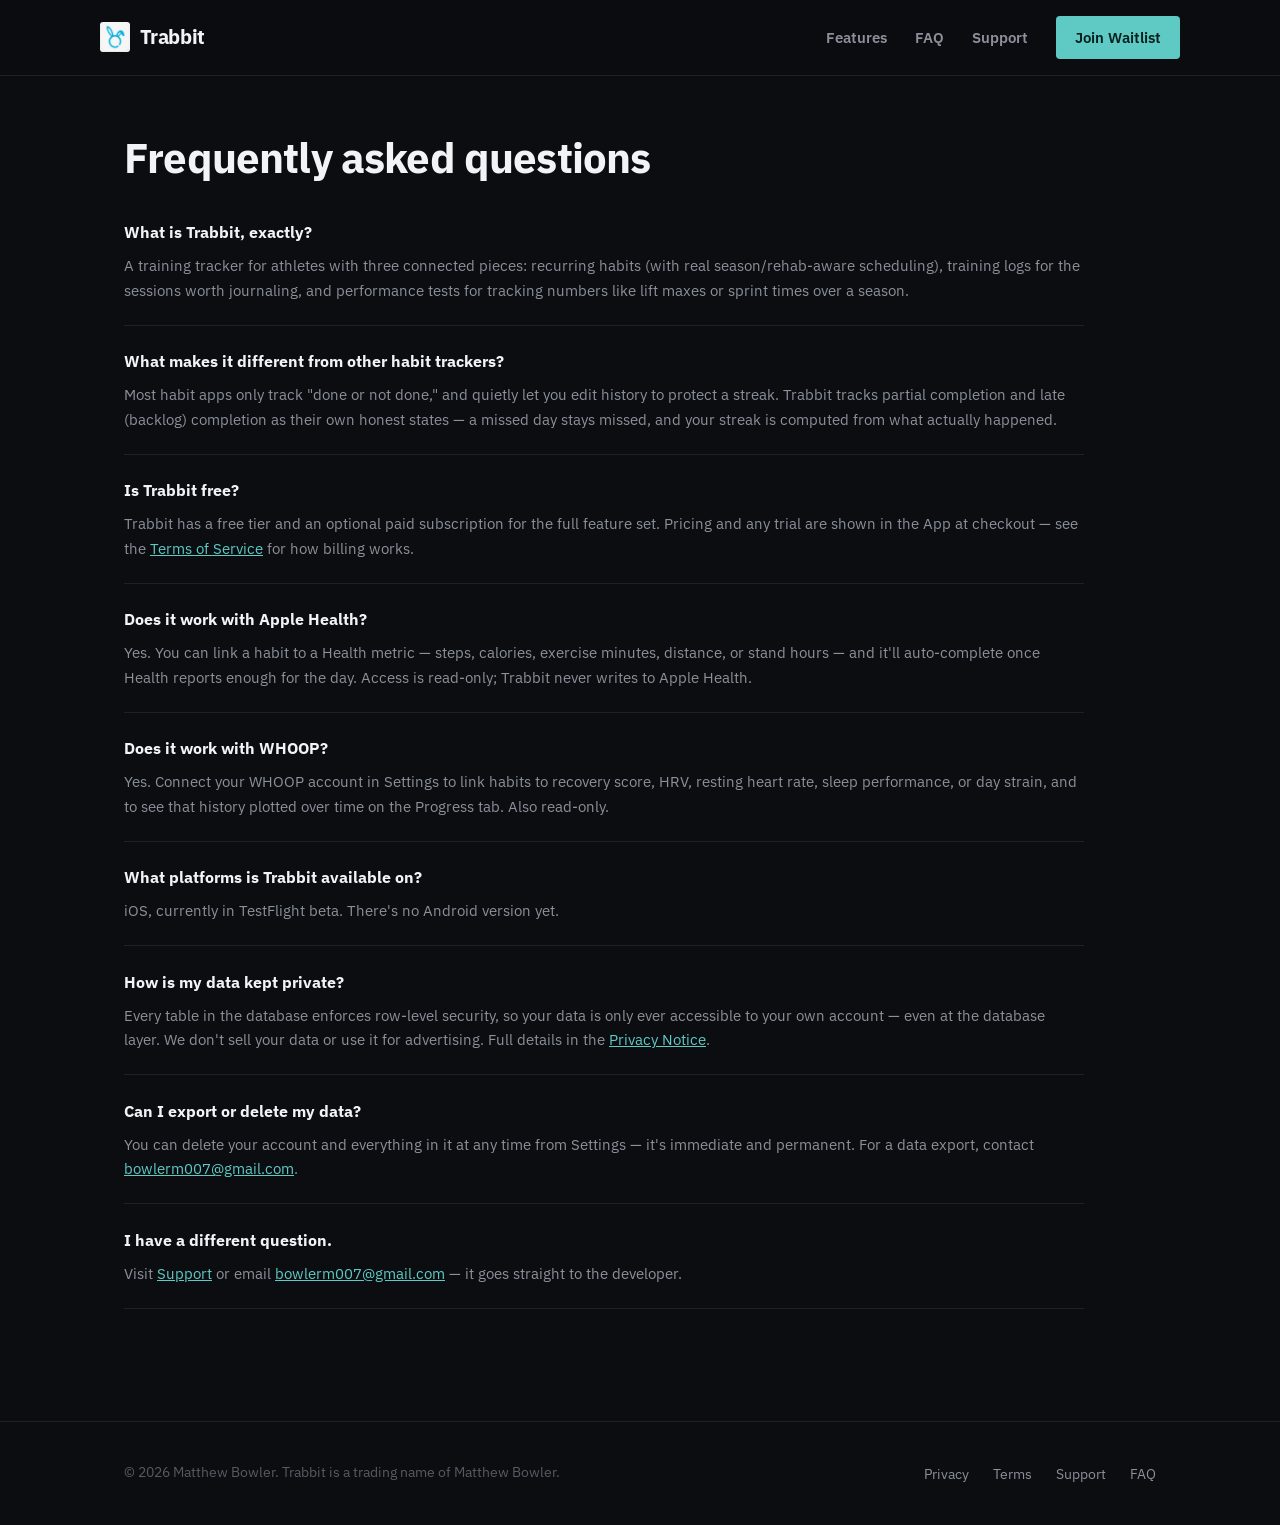
==== commit 3bffec42: "Polish hero typography and screenshot presentation Drop Fraunces from the hero headline (and the now" ====
--- a/faq/index.html
+++ b/faq/index.html
@@ -7,7 +7,7 @@
 <meta name="description" content="Answers to common questions about Trabbit.">
 <link rel="preconnect" href="https://fonts.googleapis.com">
 <link rel="preconnect" href="https://fonts.gstatic.com" crossorigin>
-<link href="https://fonts.googleapis.com/css2?family=Fraunces:opsz,wght@9..144,600;9..144,700&family=IBM+Plex+Sans:wght@400;500;600;700&family=IBM+Plex+Mono:wght@500;600&display=swap" rel="stylesheet">
+<link href="https://fonts.googleapis.com/css2?family=IBM+Plex+Sans:wght@400;500;600;700&family=IBM+Plex+Mono:wght@500;600&display=swap" rel="stylesheet">
 <link rel="stylesheet" href="/styles.css">
 </head>
 <body>
--- a/styles.css
+++ b/styles.css
@@ -4,17 +4,25 @@
    replaced its old single light theme with a deliberately dark, data-forward
    instrument look (see theme.ts's own top comment) — this site follows,
    dark-only on purpose, same as the app has no light mode of its own.
-   Fraunces stays as the site's one serif moment on the hero headline (an
-   editorial flourish the app itself doesn't need at that scale); everything
-   else uses IBM Plex Sans/Mono, the actual faces theme.ts's typography
+   Every face is IBM Plex Sans/Mono, the actual faces theme.ts's typography
    scale is built on (eyebrow/label text in Plex Mono, everything else in
-   Plex Sans). */
-
-/* Fraunces + IBM Plex are loaded via a Google Fonts <link> tag in each
-   page's <head> (not inlined here) — see the font stack below for fallbacks. */
+   Plex Sans) — no separate display serif on the hero, kept deliberately
+   plain rather than reaching for a display face with its own personality.
+
+   The redesign isn't just a color swap: theme.ts's radius scale is
+   deliberately small now (radius.md is 4px, not a generic 12px) — "the old
+   radius.full pill language (banners, badges, chips) is retired in favor of
+   hairline-bordered rows and small-radius rectangles," per that file's own
+   comment — and no UI component in the app casts a shadow (Card.tsx is a
+   flat colors.surface fill with a hairline border, nothing else). Both of
+   those are followed here too, not just the palette. */
+
+/* IBM Plex is loaded via a Google Fonts <link> tag in each page's <head>
+   (not inlined here) — see the font stack below for fallbacks. */
 
 :root {
   --bg: #0b0d10;
+  --surface: #14171b;
   --bg-raised: #1b1f24;
   --ink: #f2f3f5;
   --ink-soft: #8b909a;
@@ -24,7 +32,6 @@
   --accent-soft: rgba(95, 201, 196, 0.14);
   --border: #1e2126;
   --border-strong: #33373d;
-  --card-shadow: 0 1px 2px rgba(0, 0, 0, 0.24), 0 8px 24px rgba(0, 0, 0, 0.28);
 
   --amber: #d9b36c;
   --amber-soft: rgba(217, 179, 108, 0.14);
@@ -33,14 +40,16 @@
   --indigo: #9c8cd6;
   --indigo-soft: rgba(156, 140, 214, 0.14);
 
-  --radius-sm: 8px;
-  --radius-md: 12px;
-  --radius-lg: 16px;
-  --radius-xl: 24px;
+  /* theme.ts's actual scale — small and rectangular, not a generic
+     rounded-everything SaaS scale. Kept the same names/count as before so
+     nothing below needed restructuring, just smaller values. */
+  --radius-sm: 3px;
+  --radius-md: 4px;
+  --radius-lg: 6px;
+  --radius-xl: 8px;
   --radius-full: 999px;
 
   --max-width: 1080px;
-  --font-display: 'Fraunces', Georgia, 'Iowan Old Style', serif;
   --font-body: 'IBM Plex Sans', -apple-system, BlinkMacSystemFont, 'SF Pro Text', 'Segoe UI', Roboto, sans-serif;
   --font-mono: 'IBM Plex Mono', 'SF Mono', 'Roboto Mono', monospace;
 }
@@ -151,9 +160,8 @@
   padding: 2rem;
   border: 1px solid var(--border);
   border-radius: var(--radius-xl);
-  background: var(--bg-raised);
+  background: var(--surface);
   color: var(--ink);
-  box-shadow: var(--card-shadow);
 }
 
 .waitlist-dialog::backdrop {
@@ -257,10 +265,10 @@
   color: var(--accent);
 }
 
-/* Matches components/ui/Button.tsx exactly — radius.md (12px, not a pill;
-   the app reserves the full-pill shape for banners/tags, not buttons — see
-   .eyebrow/PILL_CONTAINER_STYLE below), min-height 48, spacing.xl (20px)
-   horizontal padding, typography.bodyStrong (15px/600) label. */
+/* Matches components/ui/Button.tsx exactly — radius.md (4px, not a pill;
+   radius.full is reserved for genuinely circular shapes now, like
+   .card-icon above), min-height 48, spacing.xl (20px) horizontal padding,
+   typography.bodyStrong (15px/600) label. */
 .btn {
   display: inline-flex;
   align-items: center;
@@ -298,24 +306,50 @@
   padding: 5rem 0 4rem;
 }
 
+.hero-row {
+  display: flex;
+  align-items: center;
+  gap: 3.5rem;
+}
+
+.hero-copy {
+  flex: 1 1 420px;
+}
+
+.hero-media {
+  flex: 0 0 auto;
+  width: clamp(200px, 24vw, 280px);
+}
+
+/* Plain small-caps telemetry text, not a filled pill badge — matches
+   theme.ts's typography.eyebrow (Plex Mono, uppercase, letter-spaced),
+   used e.g. for the Today screen's "IN SEASON" label next to its own dot
+   rather than as a chip with a background. */
 .eyebrow {
   display: inline-flex;
   align-items: center;
   gap: 0.5rem;
-  font-size: 0.8rem;
-  font-weight: 700;
-  letter-spacing: 0.06em;
+  font-family: var(--font-mono);
+  font-size: 0.78rem;
+  font-weight: 600;
+  letter-spacing: 0.09em;
   text-transform: uppercase;
   color: var(--accent);
-  background: var(--accent-soft);
-  padding: 0.4rem 0.85rem;
+  margin-bottom: 1.5rem;
+}
+
+.eyebrow::before {
+  content: '';
+  width: 6px;
+  height: 6px;
   border-radius: var(--radius-full);
-  margin-bottom: 1.5rem;
+  background: var(--accent);
+  flex-shrink: 0;
 }
 
 .hero-title {
-  font-family: var(--font-display);
-  font-weight: 600;
+  font-family: var(--font-body);
+  font-weight: 800;
   font-size: clamp(2.4rem, 5.5vw, 4rem);
   line-height: 1.05;
   letter-spacing: -0.02em;
@@ -376,35 +410,155 @@
   font-size: 1.05rem;
 }
 
-/* ---------- Screenshots ---------- */
-
-.screenshots {
-  display: flex;
-  gap: 1.75rem;
-  overflow-x: auto;
-  padding: 0.5rem 0 1rem;
-  scroll-snap-type: x proximity;
-}
-
-.screenshot {
+/* ---------- Feature stories ---------- */
+
+/* One big alternating image/copy row per feature, replacing the old small
+   scrolling screenshot carousel — the point is for real app screens to read
+   as the main content of this section, not a supplementary strip. */
+.feature-row {
+  display: flex;
+  align-items: center;
+  gap: 3.5rem;
+  padding: 3rem 0;
+  border-top: 1px solid var(--border);
+}
+
+.feature-row:first-child {
+  border-top: none;
+  padding-top: 0;
+}
+
+.feature-row.reverse {
+  flex-direction: row-reverse;
+}
+
+.feature-media {
   flex: 0 0 auto;
-  scroll-snap-align: start;
-  width: clamp(200px, 24vw, 250px);
-}
-
-.screenshot img {
+  width: clamp(220px, 30vw, 320px);
+}
+
+/* A bare rounded-rect screenshot reads as a cropped image floating on the
+   page; a chassis around it — bezel, inset screen, a couple of hardware
+   buttons on the edge — reads as a physical device the screenshot is
+   playing on. Kept restrained (a soft brushed-metal gradient, not chrome
+   or glossy highlights) so it dresses up the presentation without
+   competing with the screenshot itself. */
+.phone-frame {
+  position: relative;
+  z-index: 1;
   width: 100%;
-  border-radius: 2.2rem;
-  border: 1px solid var(--border);
-  box-shadow: var(--card-shadow);
-}
-
-.screenshot-caption {
-  margin-top: 0.9rem;
-  font-size: 0.92rem;
-  font-weight: 700;
-  color: var(--ink);
-  text-align: center;
+  box-sizing: border-box;
+  padding: 0.5rem;
+  border-radius: 2.6rem;
+  background: linear-gradient(155deg, #3c414a 0%, #101216 45%, #2a2e35 100%);
+  box-shadow:
+    inset 0 0 0 1px rgba(255, 255, 255, 0.08),
+    inset 0 0 1px 1px rgba(0, 0, 0, 0.5),
+    0 2rem 4rem -1.5rem rgba(0, 0, 0, 0.6);
+}
+
+.phone-frame img {
+  display: block;
+  width: 100%;
+  border-radius: 2.15rem;
+}
+
+/* Power button (right edge) and volume rocker (left edge) — enough to
+   silhouette a real device without over-detailing it. */
+.phone-frame::before,
+.phone-frame::after {
+  content: '';
+  position: absolute;
+  background: #101216;
+  box-shadow: inset 0 0 0 1px rgba(255, 255, 255, 0.06);
+}
+
+.phone-frame::before {
+  right: -3px;
+  top: 21%;
+  width: 3px;
+  height: 9%;
+  border-radius: 0 2px 2px 0;
+}
+
+.phone-frame::after {
+  left: -3px;
+  top: 14%;
+  width: 3px;
+  height: 16%;
+  border-radius: 2px 0 0 2px;
+}
+
+/* A flat, front-on screenshot reads as a static asset dropped onto the page;
+   a slight tilt plus a soft ambient glow reads as something arranged and
+   alive. This only dresses up the marketing presentation around a
+   screenshot — the screenshot itself, and the site's own flat, shadow-free
+   buttons/cards, are untouched. Rows alternate tilt direction so the page
+   has a visual rhythm as you scroll rather than every phone leaning the
+   same way; reverse rows and the hero lean opposite the default. */
+.tilt-media {
+  position: relative;
+}
+
+.tilt-media .phone-frame {
+  transform: rotate(-6deg);
+}
+
+.tilt-media::before {
+  content: '';
+  position: absolute;
+  inset: 4% 10%;
+  z-index: 0;
+  background: color-mix(in srgb, var(--accent) 48%, transparent);
+  filter: blur(2.5rem);
+  transform: rotate(-6deg);
+}
+
+.hero-media.tilt-media .phone-frame,
+.hero-media.tilt-media::before {
+  transform: rotate(-9deg);
+}
+
+.feature-row.reverse .tilt-media .phone-frame,
+.feature-row.reverse .tilt-media::before {
+  transform: rotate(6deg);
+}
+
+/* Each feature row's glow picks up a different accent from the same
+   palette used for card icons elsewhere on the page, so a screenshot
+   reads as its own moment rather than six identical teal halos in a row —
+   still a light touch (the screenshot itself stays the whole point), just
+   enough color behind the glass to lift it off the black page. */
+.tilt-indigo::before {
+  background: color-mix(in srgb, var(--indigo) 48%, transparent);
+}
+.tilt-coral::before {
+  background: color-mix(in srgb, var(--coral) 48%, transparent);
+}
+.tilt-amber::before {
+  background: color-mix(in srgb, var(--amber) 48%, transparent);
+}
+
+.feature-copy {
+  flex: 1 1 320px;
+}
+
+.feature-title {
+  font-weight: 800;
+  font-size: clamp(1.35rem, 2.4vw, 1.7rem);
+  letter-spacing: -0.02em;
+  margin: 0 0 0.7rem;
+}
+
+.feature-body {
+  color: var(--ink-soft);
+  font-size: 1.02rem;
+  max-width: 46ch;
+  margin: 0;
+}
+
+.feature-support {
+  margin-top: 1rem;
 }
 
 .grid {
@@ -412,33 +566,61 @@
   gap: 1.25rem;
 }
 
-.grid-3 {
-  grid-template-columns: repeat(3, 1fr);
-}
-
 .grid-2 {
   grid-template-columns: repeat(2, 1fr);
 }
 
 @media (max-width: 860px) {
-  .grid-3,
   .grid-2 {
     grid-template-columns: 1fr;
   }
+  .hero-row {
+    flex-direction: column-reverse;
+    gap: 2.5rem;
+    text-align: center;
+  }
+  .hero-media {
+    width: min(240px, 60vw);
+  }
+  .hero-subtitle {
+    margin-left: auto;
+    margin-right: auto;
+  }
+  .hero-actions {
+    justify-content: center;
+  }
+  .feature-row,
+  .feature-row.reverse {
+    flex-direction: column;
+    gap: 1.5rem;
+    padding: 2.25rem 0;
+  }
+  .feature-media {
+    width: min(280px, 68vw);
+    margin: 0 auto;
+  }
+  .feature-copy {
+    text-align: center;
+  }
+  .feature-body {
+    margin: 0 auto;
+  }
 }
 
 .card {
-  background: var(--bg-raised);
+  background: var(--surface);
   border: 1px solid var(--border);
   border-radius: var(--radius-lg);
   padding: 1.6rem;
-  box-shadow: var(--card-shadow);
-}
-
+}
+
+/* Circular, like the category/habit color dots in the app itself (a
+   filled-circle icon chip, not a rounded square) — see the Habits
+   screenshot above. */
 .card-icon {
   width: 44px;
   height: 44px;
-  border-radius: var(--radius-md);
+  border-radius: var(--radius-full);
   display: flex;
   align-items: center;
   justify-content: center;
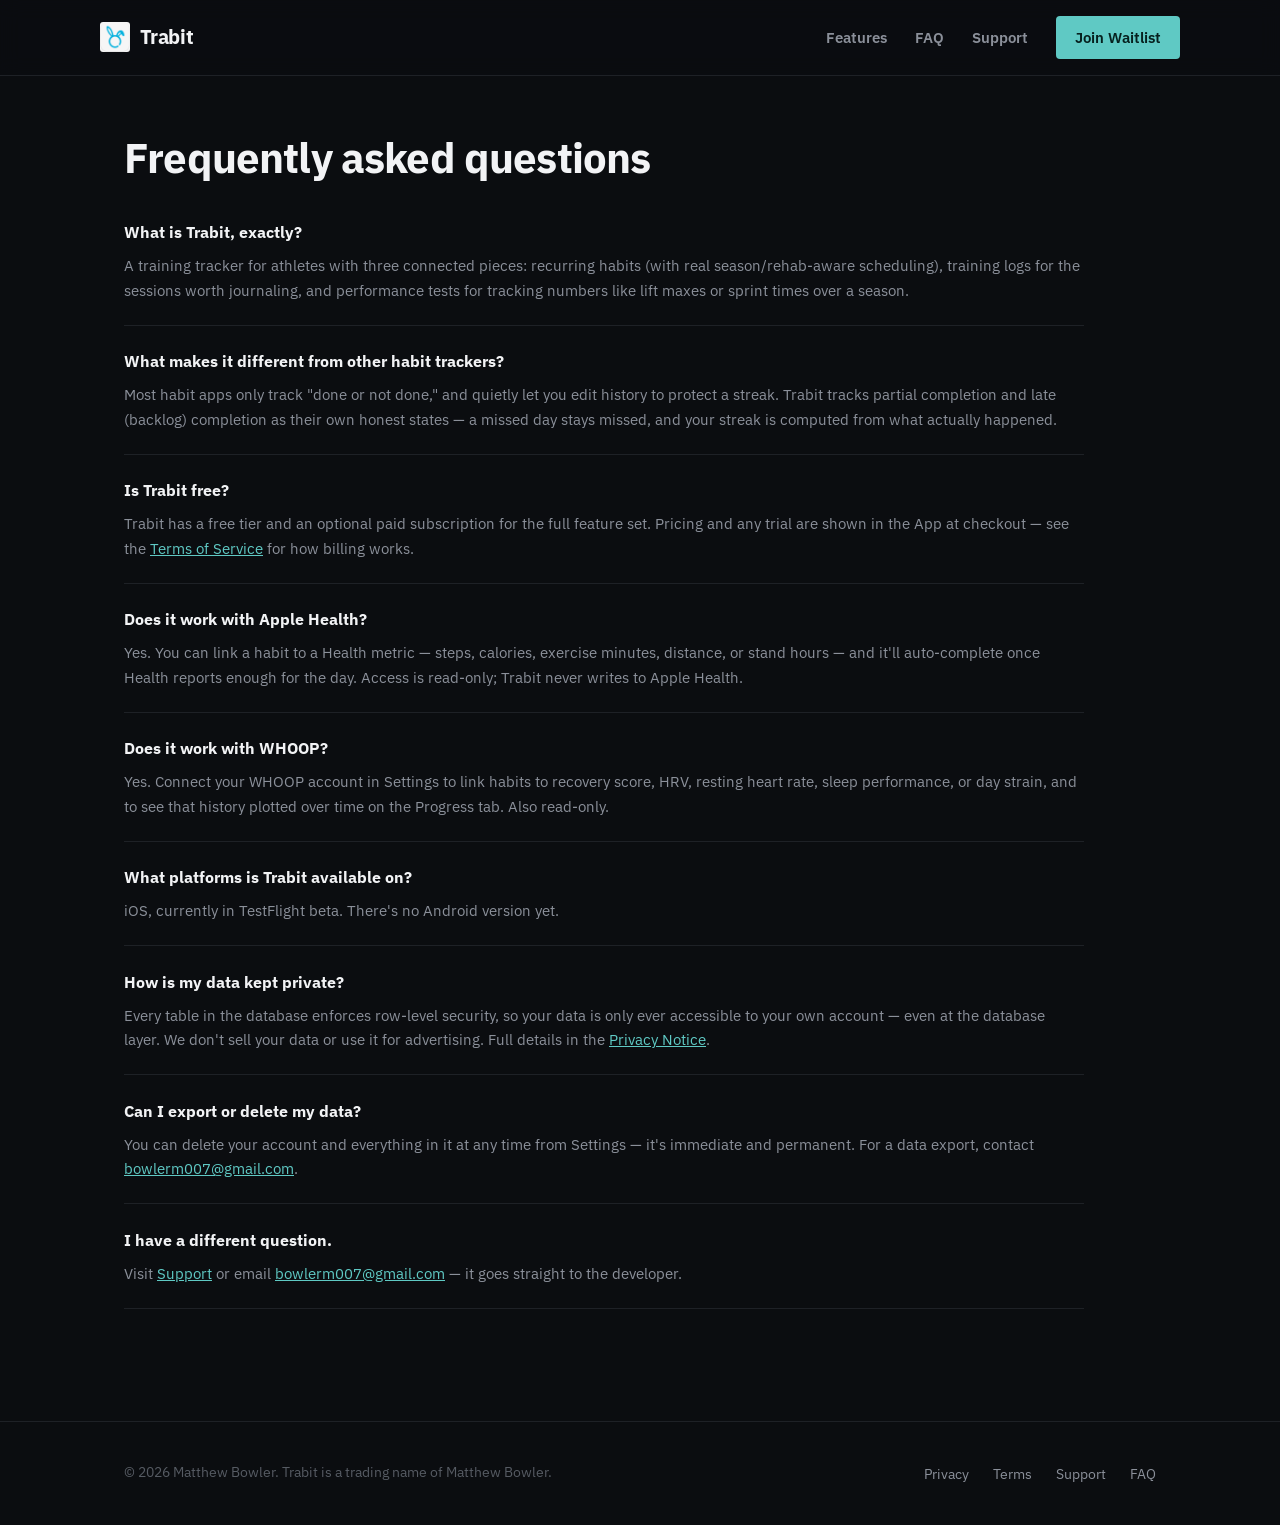
==== commit b25ae10c: "Rename Trabbit to Trabit across the site Page titles, meta descriptions, header wordmark, privacy po" ====
--- a/faq/index.html
+++ b/faq/index.html
@@ -3,8 +3,8 @@
 <head>
 <meta charset="utf-8">
 <meta name="viewport" content="width=device-width, initial-scale=1">
-<title>FAQ — Trabbit</title>
-<meta name="description" content="Answers to common questions about Trabbit.">
+<title>FAQ — Trabit</title>
+<meta name="description" content="Answers to common questions about Trabit.">
 <link rel="preconnect" href="https://fonts.googleapis.com">
 <link rel="preconnect" href="https://fonts.gstatic.com" crossorigin>
 <link href="https://fonts.googleapis.com/css2?family=IBM+Plex+Sans:wght@400;500;600;700&family=IBM+Plex+Mono:wght@500;600&display=swap" rel="stylesheet">
@@ -15,7 +15,7 @@
   <div class="wrap nav-row">
     <a class="brand" href="/">
       <img class="brand-mark" src="/assets/mark.png" alt="" width="30" height="30">
-      Trabbit
+      Trabit
     </a>
     <div class="nav-links">
       <a href="/#features">Features</a>
@@ -34,27 +34,27 @@
 
     <div class="doc-body" style="max-width: 60rem;">
       <div class="faq-item">
-        <h3>What is Trabbit, exactly?</h3>
+        <h3>What is Trabit, exactly?</h3>
         <p>A training tracker for athletes with three connected pieces: recurring habits (with real season/rehab-aware scheduling), training logs for the sessions worth journaling, and performance tests for tracking numbers like lift maxes or sprint times over a season.</p>
       </div>
       <div class="faq-item">
         <h3>What makes it different from other habit trackers?</h3>
-        <p>Most habit apps only track "done or not done," and quietly let you edit history to protect a streak. Trabbit tracks partial completion and late (backlog) completion as their own honest states — a missed day stays missed, and your streak is computed from what actually happened.</p>
+        <p>Most habit apps only track "done or not done," and quietly let you edit history to protect a streak. Trabit tracks partial completion and late (backlog) completion as their own honest states — a missed day stays missed, and your streak is computed from what actually happened.</p>
       </div>
       <div class="faq-item">
-        <h3>Is Trabbit free?</h3>
-        <p>Trabbit has a free tier and an optional paid subscription for the full feature set. Pricing and any trial are shown in the App at checkout — see the <a href="/terms/">Terms of Service</a> for how billing works.</p>
+        <h3>Is Trabit free?</h3>
+        <p>Trabit has a free tier and an optional paid subscription for the full feature set. Pricing and any trial are shown in the App at checkout — see the <a href="/terms/">Terms of Service</a> for how billing works.</p>
       </div>
       <div class="faq-item">
         <h3>Does it work with Apple Health?</h3>
-        <p>Yes. You can link a habit to a Health metric — steps, calories, exercise minutes, distance, or stand hours — and it'll auto-complete once Health reports enough for the day. Access is read-only; Trabbit never writes to Apple Health.</p>
+        <p>Yes. You can link a habit to a Health metric — steps, calories, exercise minutes, distance, or stand hours — and it'll auto-complete once Health reports enough for the day. Access is read-only; Trabit never writes to Apple Health.</p>
       </div>
       <div class="faq-item">
         <h3>Does it work with WHOOP?</h3>
         <p>Yes. Connect your WHOOP account in Settings to link habits to recovery score, HRV, resting heart rate, sleep performance, or day strain, and to see that history plotted over time on the Progress tab. Also read-only.</p>
       </div>
       <div class="faq-item">
-        <h3>What platforms is Trabbit available on?</h3>
+        <h3>What platforms is Trabit available on?</h3>
         <p>iOS, currently in TestFlight beta. There's no Android version yet.</p>
       </div>
       <div class="faq-item">
@@ -75,7 +75,7 @@
 
 <footer>
   <div class="wrap footer-row">
-    <span class="footer-copy">© 2026 Matthew Bowler. Trabbit is a trading name of Matthew Bowler.</span>
+    <span class="footer-copy">© 2026 Matthew Bowler. Trabit is a trading name of Matthew Bowler.</span>
     <div class="footer-links">
       <a href="/privacy/">Privacy</a>
       <a href="/terms/">Terms</a>
--- a/styles.css
+++ b/styles.css
@@ -1,4 +1,4 @@
-/* Trabbit marketing site — shared design system.
+/* Trabit marketing site — shared design system.
    Tokens are lib/theme.ts's own values, not an approximation — a visitor
    should recognize the app in the site. The app's "pro-dark" redesign
    replaced its old single light theme with a deliberately dark, data-forward
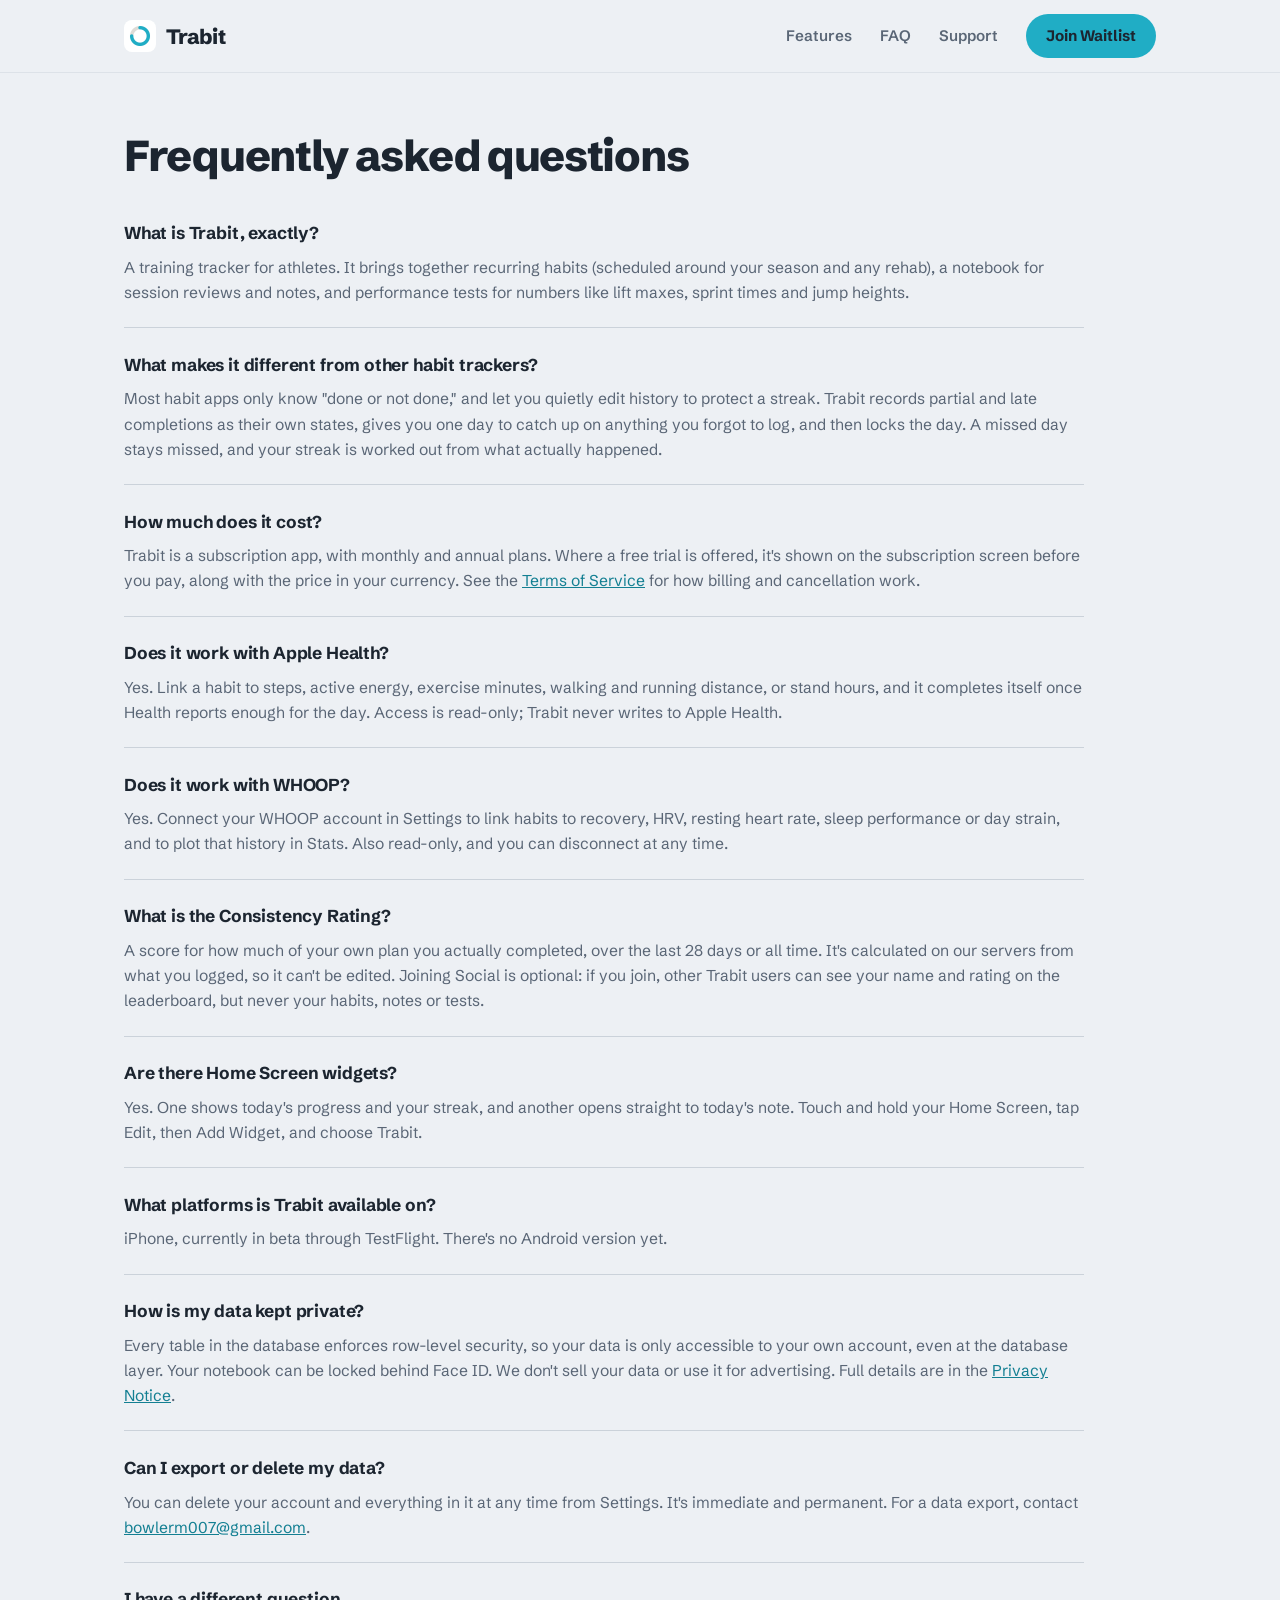
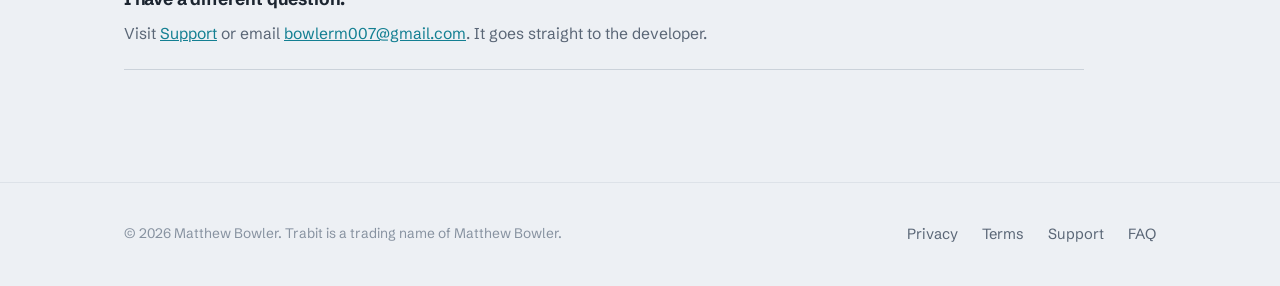
==== commit 9bd7df8f: "Bring the site up to date with the app - Restyle on the app's current palette: light by default with" ====
--- a/faq/index.html
+++ b/faq/index.html
@@ -7,14 +7,16 @@
 <meta name="description" content="Answers to common questions about Trabit.">
 <link rel="preconnect" href="https://fonts.googleapis.com">
 <link rel="preconnect" href="https://fonts.gstatic.com" crossorigin>
-<link href="https://fonts.googleapis.com/css2?family=IBM+Plex+Sans:wght@400;500;600;700&family=IBM+Plex+Mono:wght@500;600&display=swap" rel="stylesheet">
+<link href="https://fonts.googleapis.com/css2?family=Schibsted+Grotesk:wght@400;500;600;700;800&display=swap" rel="stylesheet">
+<link rel="icon" type="image/png" href="/assets/mark.png">
+<link rel="apple-touch-icon" href="/assets/apple-touch-icon.png">
 <link rel="stylesheet" href="/styles.css">
 </head>
 <body>
 <nav class="nav">
   <div class="wrap nav-row">
     <a class="brand" href="/">
-      <img class="brand-mark" src="/assets/mark.png" alt="" width="30" height="30">
+      <img class="brand-mark" src="/assets/mark.png" alt="" width="32" height="32">
       Trabit
     </a>
     <div class="nav-links">
@@ -35,39 +37,47 @@
     <div class="doc-body" style="max-width: 60rem;">
       <div class="faq-item">
         <h3>What is Trabit, exactly?</h3>
-        <p>A training tracker for athletes with three connected pieces: recurring habits (with real season/rehab-aware scheduling), training logs for the sessions worth journaling, and performance tests for tracking numbers like lift maxes or sprint times over a season.</p>
+        <p>A training tracker for athletes. It brings together recurring habits (scheduled around your season and any rehab), a notebook for session reviews and notes, and performance tests for numbers like lift maxes, sprint times and jump heights.</p>
       </div>
       <div class="faq-item">
         <h3>What makes it different from other habit trackers?</h3>
-        <p>Most habit apps only track "done or not done," and quietly let you edit history to protect a streak. Trabit tracks partial completion and late (backlog) completion as their own honest states — a missed day stays missed, and your streak is computed from what actually happened.</p>
+        <p>Most habit apps only know "done or not done," and let you quietly edit history to protect a streak. Trabit records partial and late completions as their own states, gives you one day to catch up on anything you forgot to log, and then locks the day. A missed day stays missed, and your streak is worked out from what actually happened.</p>
       </div>
       <div class="faq-item">
-        <h3>Is Trabit free?</h3>
-        <p>Trabit has a free tier and an optional paid subscription for the full feature set. Pricing and any trial are shown in the App at checkout — see the <a href="/terms/">Terms of Service</a> for how billing works.</p>
+        <h3>How much does it cost?</h3>
+        <p>Trabit is a subscription app, with monthly and annual plans. Where a free trial is offered, it's shown on the subscription screen before you pay, along with the price in your currency. See the <a href="/terms/">Terms of Service</a> for how billing and cancellation work.</p>
       </div>
       <div class="faq-item">
         <h3>Does it work with Apple Health?</h3>
-        <p>Yes. You can link a habit to a Health metric — steps, calories, exercise minutes, distance, or stand hours — and it'll auto-complete once Health reports enough for the day. Access is read-only; Trabit never writes to Apple Health.</p>
+        <p>Yes. Link a habit to steps, active energy, exercise minutes, walking and running distance, or stand hours, and it completes itself once Health reports enough for the day. Access is read-only; Trabit never writes to Apple Health.</p>
       </div>
       <div class="faq-item">
         <h3>Does it work with WHOOP?</h3>
-        <p>Yes. Connect your WHOOP account in Settings to link habits to recovery score, HRV, resting heart rate, sleep performance, or day strain, and to see that history plotted over time on the Progress tab. Also read-only.</p>
+        <p>Yes. Connect your WHOOP account in Settings to link habits to recovery, HRV, resting heart rate, sleep performance or day strain, and to plot that history in Stats. Also read-only, and you can disconnect at any time.</p>
+      </div>
+      <div class="faq-item">
+        <h3>What is the Consistency Rating?</h3>
+        <p>A score for how much of your own plan you actually completed, over the last 28 days or all time. It's calculated on our servers from what you logged, so it can't be edited. Joining Social is optional: if you join, other Trabit users can see your name and rating on the leaderboard, but never your habits, notes or tests.</p>
+      </div>
+      <div class="faq-item">
+        <h3>Are there Home Screen widgets?</h3>
+        <p>Yes. One shows today's progress and your streak, and another opens straight to today's note. Touch and hold your Home Screen, tap Edit, then Add Widget, and choose Trabit.</p>
       </div>
       <div class="faq-item">
         <h3>What platforms is Trabit available on?</h3>
-        <p>iOS, currently in TestFlight beta. There's no Android version yet.</p>
+        <p>iPhone, currently in beta through TestFlight. There's no Android version yet.</p>
       </div>
       <div class="faq-item">
         <h3>How is my data kept private?</h3>
-        <p>Every table in the database enforces row-level security, so your data is only ever accessible to your own account — even at the database layer. We don't sell your data or use it for advertising. Full details in the <a href="/privacy/">Privacy Notice</a>.</p>
+        <p>Every table in the database enforces row-level security, so your data is only accessible to your own account, even at the database layer. Your notebook can be locked behind Face ID. We don't sell your data or use it for advertising. Full details are in the <a href="/privacy/">Privacy Notice</a>.</p>
       </div>
       <div class="faq-item">
         <h3>Can I export or delete my data?</h3>
-        <p>You can delete your account and everything in it at any time from Settings — it's immediate and permanent. For a data export, contact <a href="mailto:bowlerm007@gmail.com">bowlerm007@gmail.com</a>.</p>
+        <p>You can delete your account and everything in it at any time from Settings. It's immediate and permanent. For a data export, contact <a href="mailto:bowlerm007@gmail.com">bowlerm007@gmail.com</a>.</p>
       </div>
       <div class="faq-item">
         <h3>I have a different question.</h3>
-        <p>Visit <a href="/support/">Support</a> or email <a href="mailto:bowlerm007@gmail.com">bowlerm007@gmail.com</a> — it goes straight to the developer.</p>
+        <p>Visit <a href="/support/">Support</a> or email <a href="mailto:bowlerm007@gmail.com">bowlerm007@gmail.com</a>. It goes straight to the developer.</p>
       </div>
     </div>
   </div>
@@ -97,12 +107,13 @@
     </div>
     <div class="waitlist-field">
       <label class="waitlist-label" for="waitlist-phone">Phone number</label>
-      <input class="waitlist-input" id="waitlist-phone" type="tel" name="phone" placeholder="+1 555 123 4567" required>
+      <input class="waitlist-input" id="waitlist-phone" type="tel" name="phone" placeholder="+44 7700 900123" required>
     </div>
     <button class="btn btn-primary" type="submit">Notify me</button>
   </form>
   <p class="waitlist-status" data-waitlist-status role="status"></p>
-  <p class="waitlist-success" data-waitlist-success hidden>You're on the list — we'll text and email you when the beta's ready to download.</p>
+  <p class="waitlist-success" data-waitlist-success hidden>You're on the list. We'll text and email you when the beta's ready to download.</p>
+  <p class="waitlist-legal">Used only to tell you about Trabit. See the <a href="/privacy/">Privacy Notice</a>.</p>
 </dialog>
 
 <script src="/waitlist.js"></script>
--- a/styles.css
+++ b/styles.css
@@ -1,65 +1,81 @@
 /* Trabit marketing site — shared design system.
-   Tokens are lib/theme.ts's own values, not an approximation — a visitor
-   should recognize the app in the site. The app's "pro-dark" redesign
-   replaced its old single light theme with a deliberately dark, data-forward
-   instrument look (see theme.ts's own top comment) — this site follows,
-   dark-only on purpose, same as the app has no light mode of its own.
-   Every face is IBM Plex Sans/Mono, the actual faces theme.ts's typography
-   scale is built on (eyebrow/label text in Plex Mono, everything else in
-   Plex Sans) — no separate display serif on the hero, kept deliberately
-   plain rather than reaching for a display face with its own personality.
-
-   The redesign isn't just a color swap: theme.ts's radius scale is
-   deliberately small now (radius.md is 4px, not a generic 12px) — "the old
-   radius.full pill language (banners, badges, chips) is retired in favor of
-   hairline-bordered rows and small-radius rectangles," per that file's own
-   comment — and no UI component in the app casts a shadow (Card.tsx is a
-   flat colors.surface fill with a hairline border, nothing else). Both of
-   those are followed here too, not just the palette. */
-
-/* IBM Plex is loaded via a Google Fonts <link> tag in each page's <head>
-   (not inlined here) — see the font stack below for fallbacks. */
+   Tokens are the app's own lib/theme.ts values, so a visitor recognizes the
+   app in the site: a cool-grey page with warm stone-grey cards and the
+   Trabit blue accent in light mode (the app's default), and the near-black
+   instrument palette in dark mode, which follows the visitor's system
+   setting the way the app's own "System" appearance does.
+
+   Shapes follow the app too: one family (Schibsted Grotesk, loaded via a
+   Google Fonts <link> in each page's <head>), pill buttons and chips, and
+   big soft-cornered cards like the grouped category cards on Today. Labels
+   on the blue are navy, not white — white on this blue is only ~2.7:1. */
 
 :root {
-  --bg: #0b0d10;
-  --surface: #14171b;
-  --bg-raised: #1b1f24;
-  --ink: #f2f3f5;
-  --ink-soft: #8b909a;
-  --ink-faint: #565b63;
-  --accent: #5fc9c4;
-  --accent-ink: #06201e;
-  --accent-soft: rgba(95, 201, 196, 0.14);
-  --border: #1e2126;
-  --border-strong: #33373d;
-
-  --amber: #d9b36c;
-  --amber-soft: rgba(217, 179, 108, 0.14);
-  --coral: #e0685c;
-  --coral-soft: rgba(224, 104, 92, 0.14);
-  --indigo: #9c8cd6;
-  --indigo-soft: rgba(156, 140, 214, 0.14);
-
-  /* theme.ts's actual scale — small and rectangular, not a generic
-     rounded-everything SaaS scale. Kept the same names/count as before so
-     nothing below needed restructuring, just smaller values. */
-  --radius-sm: 3px;
-  --radius-md: 4px;
-  --radius-lg: 6px;
-  --radius-xl: 8px;
+  --bg: #edf0f4;
+  --surface: #dedcd7;
+  --bg-raised: #e6e4df;
+  --ink: #1c2530;
+  --ink-soft: #5a6676;
+  --ink-faint: #8792a0;
+  --accent: #20adc5;
+  --accent-text: #137f92;
+  --accent-ink: #1c2530;
+  --accent-soft: rgba(32, 173, 197, 0.12);
+  --border: #dde2e8;
+  --border-strong: #cbd2da;
+
+  --amber: #a8540c;
+  --amber-fill: #e57b1b;
+  --amber-soft: rgba(229, 123, 27, 0.12);
+  --coral: #b0564e;
+  --coral-soft: rgba(176, 86, 78, 0.11);
+  --indigo: #6650d0;
+  --indigo-fill: #9b85fa;
+  --indigo-soft: rgba(155, 133, 250, 0.12);
+
+  --glow-strength: 34%;
+  --frame-shadow: 0 2rem 4rem -1.8rem rgba(28, 37, 48, 0.45);
+
+  --radius-sm: 6px;
+  --radius-md: 14px;
+  --radius-lg: 28px;
+  --radius-xl: 36px;
   --radius-full: 999px;
 
   --max-width: 1080px;
-  --font-body: 'IBM Plex Sans', -apple-system, BlinkMacSystemFont, 'SF Pro Text', 'Segoe UI', Roboto, sans-serif;
-  --font-mono: 'IBM Plex Mono', 'SF Mono', 'Roboto Mono', monospace;
+  --font-body: 'Schibsted Grotesk', -apple-system, BlinkMacSystemFont, 'SF Pro Text', 'Segoe UI', Roboto, sans-serif;
+
+  color-scheme: light dark;
+}
+
+@media (prefers-color-scheme: dark) {
+  :root {
+    --bg: #0b0d10;
+    --surface: #14171b;
+    --bg-raised: #1b1f24;
+    --ink: #f2f3f5;
+    --ink-soft: #8b909a;
+    --ink-faint: #656a73;
+    --accent-text: #20adc5;
+    --accent-ink: #0b0d10;
+    --accent-soft: rgba(32, 173, 197, 0.16);
+    --border: #1e2126;
+    --border-strong: #33373d;
+
+    --amber: #e57b1b;
+    --amber-soft: rgba(229, 123, 27, 0.16);
+    --coral: #e0685c;
+    --coral-soft: rgba(224, 104, 92, 0.14);
+    --indigo: #9b85fa;
+    --indigo-soft: rgba(155, 133, 250, 0.16);
+
+    --glow-strength: 46%;
+    --frame-shadow: 0 2rem 4rem -1.5rem rgba(0, 0, 0, 0.6);
+  }
 }
 
 * {
   box-sizing: border-box;
-}
-
-html {
-  color-scheme: dark;
 }
 
 body {
@@ -74,11 +90,12 @@
 
 img {
   max-width: 100%;
+  height: auto;
   display: block;
 }
 
 a {
-  color: var(--accent);
+  color: var(--accent-text);
 }
 
 .wrap {
@@ -93,8 +110,8 @@
   position: sticky;
   top: 0;
   z-index: 20;
-  background: color-mix(in srgb, var(--bg) 88%, transparent);
-  backdrop-filter: blur(10px);
+  background: color-mix(in srgb, var(--bg) 86%, transparent);
+  backdrop-filter: blur(12px);
   border-bottom: 1px solid var(--border);
 }
 
@@ -102,32 +119,32 @@
   display: flex;
   align-items: center;
   justify-content: space-between;
-  padding: 1rem 0;
+  /* Block padding only, so .wrap's side gutter still applies. */
+  padding-block: 0.9rem;
 }
 
 .brand {
   display: flex;
   align-items: center;
   gap: 0.6rem;
-  font-family: var(--font-body);
   font-weight: 800;
   letter-spacing: -0.02em;
-  font-size: 1.25rem;
+  font-size: 1.3rem;
   color: var(--ink);
   text-decoration: none;
 }
 
 .brand-mark {
-  width: 30px;
-  height: 30px;
-  border-radius: var(--radius-sm);
+  width: 32px;
+  height: 32px;
+  border-radius: 8px;
 }
 
 .nav-links {
   display: flex;
   align-items: center;
   gap: 1.75rem;
-  font-size: 0.92rem;
+  font-size: 0.95rem;
   font-weight: 600;
 }
 
@@ -143,29 +160,28 @@
 .nav-cta {
   background: var(--accent);
   color: var(--accent-ink) !important;
-  padding: 0.6rem 1.2rem;
-  border-radius: var(--radius-md);
+  padding: 0.6rem 1.25rem;
+  border-radius: var(--radius-full);
   border: none;
   font: inherit;
-  font-weight: 600;
+  font-weight: 700;
   cursor: pointer;
 }
-
-/* ---------- Buttons ---------- */
 
 /* ---------- Waitlist ---------- */
 
 .waitlist-dialog {
   width: min(26rem, calc(100vw - 2.5rem));
   padding: 2rem;
-  border: 1px solid var(--border);
-  border-radius: var(--radius-xl);
-  background: var(--surface);
+  border: none;
+  border-radius: var(--radius-lg);
+  background: var(--bg);
   color: var(--ink);
 }
 
 .waitlist-dialog::backdrop {
-  background: rgba(4, 5, 7, 0.86);
+  background: color-mix(in srgb, var(--ink) 55%, transparent);
+  backdrop-filter: blur(4px);
 }
 
 .waitlist-dialog-head {
@@ -179,7 +195,7 @@
 .waitlist-dialog-title {
   font-weight: 800;
   letter-spacing: -0.02em;
-  font-size: 1.5rem;
+  font-size: 1.6rem;
   margin: 0;
 }
 
@@ -192,7 +208,7 @@
   justify-content: center;
   border-radius: var(--radius-full);
   border: none;
-  background: var(--border-strong);
+  background: var(--surface);
   color: var(--ink-soft);
   font-size: 1.2rem;
   line-height: 1;
@@ -215,9 +231,11 @@
 }
 
 .waitlist-label {
-  font-size: 0.8rem;
+  font-size: 0.75rem;
   font-weight: 700;
-  color: var(--ink-soft);
+  letter-spacing: 0.08em;
+  text-transform: uppercase;
+  color: var(--ink-faint);
 }
 
 .waitlist-field {
@@ -230,8 +248,8 @@
   width: 100%;
   padding: 0.85rem 1.1rem;
   border-radius: var(--radius-md);
-  border: 1px solid var(--border-strong);
-  background: var(--bg-raised);
+  border: none;
+  background: var(--surface);
   color: var(--ink);
   font-family: var(--font-body);
   font-size: 1rem;
@@ -262,25 +280,30 @@
   margin: 0;
   font-size: 1rem;
   font-weight: 600;
-  color: var(--accent);
-}
-
-/* Matches components/ui/Button.tsx exactly — radius.md (4px, not a pill;
-   radius.full is reserved for genuinely circular shapes now, like
-   .card-icon above), min-height 48, spacing.xl (20px) horizontal padding,
-   typography.bodyStrong (15px/600) label. */
+  color: var(--accent-text);
+}
+
+.waitlist-legal {
+  margin: 0.9rem 0 0;
+  font-size: 0.8rem;
+  color: var(--ink-faint);
+}
+
+/* Pill buttons, like the app's own primary actions ("Add 4 habits",
+   "Continue") — navy label on the blue. */
 .btn {
   display: inline-flex;
   align-items: center;
   justify-content: center;
   gap: 0.5rem;
-  min-height: 48px;
-  padding: 0 1.25rem;
-  border-radius: var(--radius-md);
-  font-weight: 600;
-  font-size: 0.94rem;
+  min-height: 52px;
+  padding: 0 1.6rem;
+  border-radius: var(--radius-full);
+  font-family: var(--font-body);
+  font-weight: 700;
+  font-size: 1rem;
   text-decoration: none;
-  border: 1px solid transparent;
+  border: none;
   cursor: pointer;
 }
 
@@ -295,15 +318,14 @@
 }
 
 .btn-secondary {
-  background: var(--bg-raised);
-  border-color: var(--border-strong);
+  background: var(--surface);
   color: var(--ink);
 }
 
 /* ---------- Hero ---------- */
 
 .hero {
-  padding: 5rem 0 4rem;
+  padding: 4.5rem 0 4rem;
 }
 
 .hero-row {
@@ -318,43 +340,39 @@
 
 .hero-media {
   flex: 0 0 auto;
-  width: clamp(200px, 24vw, 280px);
-}
-
-/* Plain small-caps telemetry text, not a filled pill badge — matches
-   theme.ts's typography.eyebrow (Plex Mono, uppercase, letter-spaced),
-   used e.g. for the Today screen's "IN SEASON" label next to its own dot
-   rather than as a chip with a background. */
+  width: clamp(220px, 26vw, 300px);
+}
+
+/* The app's typography.eyebrow, with the same leading dot as Today's
+   "IN SEASON" telemetry strip. */
 .eyebrow {
   display: inline-flex;
   align-items: center;
   gap: 0.5rem;
-  font-family: var(--font-mono);
   font-size: 0.78rem;
-  font-weight: 600;
-  letter-spacing: 0.09em;
+  font-weight: 700;
+  letter-spacing: 0.1em;
   text-transform: uppercase;
-  color: var(--accent);
-  margin-bottom: 1.5rem;
+  color: var(--ink-soft);
+  margin-bottom: 1.4rem;
 }
 
 .eyebrow::before {
   content: '';
-  width: 6px;
-  height: 6px;
+  width: 7px;
+  height: 7px;
   border-radius: var(--radius-full);
   background: var(--accent);
   flex-shrink: 0;
 }
 
 .hero-title {
-  font-family: var(--font-body);
   font-weight: 800;
-  font-size: clamp(2.4rem, 5.5vw, 4rem);
-  line-height: 1.05;
-  letter-spacing: -0.02em;
+  font-size: clamp(2.5rem, 5.6vw, 4.1rem);
+  line-height: 1.02;
+  letter-spacing: -0.035em;
   margin: 0 0 1.3rem;
-  max-width: 16ch;
+  max-width: 15ch;
   text-wrap: balance;
 }
 
@@ -373,7 +391,7 @@
 }
 
 .hero-note {
-  font-size: 0.85rem;
+  font-size: 0.88rem;
   color: var(--ink-faint);
 }
 
@@ -384,42 +402,42 @@
 }
 
 .section-head {
-  max-width: 42ch;
+  max-width: 44ch;
   margin-bottom: 2.5rem;
 }
 
 .section-eyebrow {
-  font-size: 0.8rem;
+  font-size: 0.78rem;
   font-weight: 700;
-  letter-spacing: 0.06em;
+  letter-spacing: 0.1em;
   text-transform: uppercase;
-  color: var(--accent);
+  color: var(--accent-text);
   margin-bottom: 0.6rem;
 }
 
 .section-title {
   font-weight: 800;
-  font-size: clamp(1.7rem, 3vw, 2.3rem);
-  letter-spacing: -0.02em;
-  margin: 0 0 0.6rem;
+  font-size: clamp(1.8rem, 3.2vw, 2.4rem);
+  line-height: 1.12;
+  letter-spacing: -0.03em;
+  margin: 0 0 0.7rem;
   text-wrap: balance;
 }
 
 .section-body {
   color: var(--ink-soft);
-  font-size: 1.05rem;
+  font-size: 1.08rem;
 }
 
 /* ---------- Feature stories ---------- */
 
-/* One big alternating image/copy row per feature, replacing the old small
-   scrolling screenshot carousel — the point is for real app screens to read
-   as the main content of this section, not a supplementary strip. */
+/* One big alternating image/copy row per feature, so the real app screens
+   are the main content of the page. */
 .feature-row {
   display: flex;
   align-items: center;
-  gap: 3.5rem;
-  padding: 3rem 0;
+  gap: 4rem;
+  padding: 3.5rem 0;
   border-top: 1px solid var(--border);
 }
 
@@ -434,43 +452,36 @@
 
 .feature-media {
   flex: 0 0 auto;
-  width: clamp(220px, 30vw, 320px);
-}
-
-/* A bare rounded-rect screenshot reads as a cropped image floating on the
-   page; a chassis around it — bezel, inset screen, a couple of hardware
-   buttons on the edge — reads as a physical device the screenshot is
-   playing on. Kept restrained (a soft brushed-metal gradient, not chrome
-   or glossy highlights) so it dresses up the presentation without
-   competing with the screenshot itself. */
+  width: clamp(230px, 30vw, 310px);
+}
+
+/* A device chassis around each screenshot — bezel, inset screen, a couple
+   of hardware buttons — so it reads as the app running, not a cropped
+   image. Kept restrained so it never competes with the screen itself. */
 .phone-frame {
   position: relative;
   z-index: 1;
   width: 100%;
-  box-sizing: border-box;
   padding: 0.5rem;
-  border-radius: 2.6rem;
+  border-radius: 2.7rem;
   background: linear-gradient(155deg, #3c414a 0%, #101216 45%, #2a2e35 100%);
   box-shadow:
     inset 0 0 0 1px rgba(255, 255, 255, 0.08),
     inset 0 0 1px 1px rgba(0, 0, 0, 0.5),
-    0 2rem 4rem -1.5rem rgba(0, 0, 0, 0.6);
+    var(--frame-shadow);
 }
 
 .phone-frame img {
   display: block;
   width: 100%;
-  border-radius: 2.15rem;
-}
-
-/* Power button (right edge) and volume rocker (left edge) — enough to
-   silhouette a real device without over-detailing it. */
+  border-radius: 2.2rem;
+}
+
 .phone-frame::before,
 .phone-frame::after {
   content: '';
   position: absolute;
   background: #101216;
-  box-shadow: inset 0 0 0 1px rgba(255, 255, 255, 0.06);
 }
 
 .phone-frame::before {
@@ -489,72 +500,150 @@
   border-radius: 2px 0 0 2px;
 }
 
-/* A flat, front-on screenshot reads as a static asset dropped onto the page;
-   a slight tilt plus a soft ambient glow reads as something arranged and
-   alive. This only dresses up the marketing presentation around a
-   screenshot — the screenshot itself, and the site's own flat, shadow-free
-   buttons/cards, are untouched. Rows alternate tilt direction so the page
-   has a visual rhythm as you scroll rather than every phone leaning the
-   same way; reverse rows and the hero lean opposite the default. */
+/* A slight tilt and a soft glow in one of the app's status colors behind
+   each phone. Rows alternate the lean so the page has rhythm. */
 .tilt-media {
   position: relative;
 }
 
 .tilt-media .phone-frame {
-  transform: rotate(-6deg);
+  transform: rotate(-5deg);
 }
 
 .tilt-media::before {
   content: '';
   position: absolute;
-  inset: 4% 10%;
+  inset: 6% 8%;
   z-index: 0;
-  background: color-mix(in srgb, var(--accent) 48%, transparent);
-  filter: blur(2.5rem);
-  transform: rotate(-6deg);
+  background: color-mix(in srgb, var(--accent) var(--glow-strength), transparent);
+  filter: blur(3rem);
+  transform: rotate(-5deg);
 }
 
 .hero-media.tilt-media .phone-frame,
 .hero-media.tilt-media::before {
-  transform: rotate(-9deg);
+  transform: rotate(-8deg);
 }
 
 .feature-row.reverse .tilt-media .phone-frame,
 .feature-row.reverse .tilt-media::before {
-  transform: rotate(6deg);
-}
-
-/* Each feature row's glow picks up a different accent from the same
-   palette used for card icons elsewhere on the page, so a screenshot
-   reads as its own moment rather than six identical teal halos in a row —
-   still a light touch (the screenshot itself stays the whole point), just
-   enough color behind the glass to lift it off the black page. */
+  transform: rotate(5deg);
+}
+
 .tilt-indigo::before {
-  background: color-mix(in srgb, var(--indigo) 48%, transparent);
+  background: color-mix(in srgb, var(--indigo-fill) var(--glow-strength), transparent);
 }
 .tilt-coral::before {
-  background: color-mix(in srgb, var(--coral) 48%, transparent);
+  background: color-mix(in srgb, #e0685c var(--glow-strength), transparent);
 }
 .tilt-amber::before {
-  background: color-mix(in srgb, var(--amber) 48%, transparent);
+  background: color-mix(in srgb, var(--amber-fill) var(--glow-strength), transparent);
 }
 
 .feature-copy {
   flex: 1 1 320px;
 }
 
+.feature-tag {
+  font-size: 0.75rem;
+  font-weight: 700;
+  letter-spacing: 0.1em;
+  text-transform: uppercase;
+  color: var(--ink-faint);
+  margin-bottom: 0.5rem;
+}
+
 .feature-title {
   font-weight: 800;
-  font-size: clamp(1.35rem, 2.4vw, 1.7rem);
-  letter-spacing: -0.02em;
-  margin: 0 0 0.7rem;
+  font-size: clamp(1.45rem, 2.5vw, 1.85rem);
+  line-height: 1.15;
+  letter-spacing: -0.025em;
+  margin: 0 0 0.8rem;
 }
 
 .feature-body {
   color: var(--ink-soft);
-  font-size: 1.02rem;
+  font-size: 1.05rem;
   max-width: 46ch;
   margin: 0;
+}
+
+.feature-points {
+  list-style: none;
+  padding: 0;
+  margin: 1.2rem 0 0;
+  display: flex;
+  flex-direction: column;
+  gap: 0.55rem;
+}
+
+.feature-points li {
+  display: flex;
+  gap: 0.65rem;
+  align-items: baseline;
+  color: var(--ink);
+  font-size: 0.98rem;
+}
+
+.feature-points li::before {
+  content: '';
+  width: 7px;
+  height: 7px;
+  border-radius: var(--radius-full);
+  background: var(--accent);
+  flex-shrink: 0;
+  transform: translateY(-1px);
+}
+
+/* The status palette, as the app's Stats breakdown legend uses it. */
+.status-legend {
+  display: flex;
+  flex-wrap: wrap;
+  gap: 0.5rem;
+  margin-top: 1.3rem;
+}
+
+.status-chip {
+  display: inline-flex;
+  align-items: center;
+  gap: 0.45rem;
+  padding: 0.35rem 0.85rem;
+  border-radius: var(--radius-full);
+  background: var(--surface);
+  font-size: 0.88rem;
+  font-weight: 700;
+}
+
+.status-chip::before {
+  content: '';
+  width: 8px;
+  height: 8px;
+  border-radius: var(--radius-full);
+  background: var(--dot);
+}
+
+/* ---------- Widgets ---------- */
+
+.widget-stage {
+  flex: 0 0 auto;
+  width: clamp(260px, 40vw, 440px);
+  padding: 2rem;
+  border-radius: var(--radius-xl);
+  background: linear-gradient(160deg, #9fb4c9 0%, #c9b8d9 100%);
+  display: grid;
+  grid-template-columns: 1fr 1fr;
+  gap: 1rem;
+}
+
+.widget-stage img {
+  width: 100%;
+  border-radius: 22%;
+  box-shadow: 0 0.8rem 1.6rem -0.8rem rgba(28, 37, 48, 0.45);
+}
+
+.widget-stage .widget-wide {
+  grid-column: span 2;
+  border-radius: 11% / 22%;
 }
 
 .feature-support {
@@ -580,7 +669,11 @@
     text-align: center;
   }
   .hero-media {
-    width: min(240px, 60vw);
+    width: min(250px, 62vw);
+  }
+  .hero-title {
+    margin-left: auto;
+    margin-right: auto;
   }
   .hero-subtitle {
     margin-left: auto;
@@ -592,11 +685,15 @@
   .feature-row,
   .feature-row.reverse {
     flex-direction: column;
-    gap: 1.5rem;
-    padding: 2.25rem 0;
+    gap: 2rem;
+    padding: 2.5rem 0;
   }
   .feature-media {
-    width: min(280px, 68vw);
+    width: min(270px, 68vw);
+    margin: 0 auto;
+  }
+  .widget-stage {
+    width: min(400px, 100%);
     margin: 0 auto;
   }
   .feature-copy {
@@ -605,21 +702,23 @@
   .feature-body {
     margin: 0 auto;
   }
+  .feature-points {
+    align-items: center;
+  }
+  .status-legend {
+    justify-content: center;
+  }
 }
 
 .card {
   background: var(--surface);
-  border: 1px solid var(--border);
   border-radius: var(--radius-lg);
-  padding: 1.6rem;
-}
-
-/* Circular, like the category/habit color dots in the app itself (a
-   filled-circle icon chip, not a rounded square) — see the Habits
-   screenshot above. */
+  padding: 1.7rem;
+}
+
 .card-icon {
-  width: 44px;
-  height: 44px;
+  width: 46px;
+  height: 46px;
   border-radius: var(--radius-full);
   display: flex;
   align-items: center;
@@ -629,20 +728,21 @@
 }
 
 .card-title {
-  font-weight: 700;
-  font-size: 1.05rem;
+  font-weight: 800;
+  font-size: 1.12rem;
+  letter-spacing: -0.01em;
   margin: 0 0 0.4rem;
 }
 
 .card-body {
   color: var(--ink-soft);
-  font-size: 0.95rem;
+  font-size: 0.97rem;
   margin: 0;
 }
 
 .tint-accent {
   background: var(--accent-soft);
-  color: var(--accent);
+  color: var(--accent-text);
 }
 .tint-amber {
   background: var(--amber-soft);
@@ -660,11 +760,18 @@
 /* ---------- CTA band ---------- */
 
 .cta-band {
-  background: var(--bg-raised);
+  background: var(--surface);
   border-radius: var(--radius-xl);
-  padding: 3rem 2.5rem;
+  padding: 3.5rem 2.5rem;
   text-align: center;
   margin: 1rem 0 3rem;
+}
+
+.cta-mark {
+  width: 64px;
+  height: 64px;
+  border-radius: 15px;
+  margin: 0 auto 1.4rem;
 }
 
 .cta-band .section-title {
@@ -696,7 +803,7 @@
   display: flex;
   gap: 1.5rem;
   flex-wrap: wrap;
-  font-size: 0.9rem;
+  font-size: 0.92rem;
 }
 
 .footer-links a {
@@ -709,7 +816,7 @@
 }
 
 .footer-copy {
-  font-size: 0.85rem;
+  font-size: 0.86rem;
   color: var(--ink-faint);
 }
 
@@ -721,14 +828,14 @@
 
 .doc-header h1 {
   font-weight: 800;
-  font-size: clamp(1.9rem, 4vw, 2.6rem);
+  font-size: clamp(2rem, 4vw, 2.7rem);
   margin: 0 0 0.4rem;
-  letter-spacing: -0.02em;
+  letter-spacing: -0.03em;
 }
 
 .doc-updated {
   color: var(--ink-faint);
-  font-size: 0.88rem;
+  font-size: 0.9rem;
   margin-bottom: 2.5rem;
 }
 
@@ -737,10 +844,11 @@
 }
 
 .doc-body h2 {
-  font-size: 1.15rem;
+  font-size: 1.2rem;
+  letter-spacing: -0.01em;
   margin: 2.2rem 0 0.7rem;
   padding-top: 1.2rem;
-  border-top: 1px solid var(--border);
+  border-top: 1px solid var(--border-strong);
 }
 
 .doc-body h2:first-of-type {
@@ -750,7 +858,7 @@
 
 .doc-body p,
 .doc-body li {
-  font-size: 0.96rem;
+  font-size: 0.98rem;
   color: var(--ink-soft);
 }
 
@@ -769,15 +877,15 @@
 .doc-body table {
   width: 100%;
   border-collapse: collapse;
-  font-size: 0.88rem;
+  font-size: 0.9rem;
   margin: 0.8rem 0 1.5rem;
 }
 
 .doc-body th,
 .doc-body td {
   text-align: left;
-  padding: 0.55rem 0.6rem;
-  border-bottom: 1px solid var(--border);
+  padding: 0.6rem 0.6rem;
+  border-bottom: 1px solid var(--border-strong);
   vertical-align: top;
 }
 
@@ -786,7 +894,7 @@
   font-weight: 700;
   font-size: 0.75rem;
   text-transform: uppercase;
-  letter-spacing: 0.03em;
+  letter-spacing: 0.06em;
 }
 
 .scroll-x {
@@ -796,27 +904,27 @@
 /* ---------- FAQ ---------- */
 
 .faq-item {
-  border-bottom: 1px solid var(--border);
+  border-bottom: 1px solid var(--border-strong);
   padding: 1.4rem 0;
 }
 
 .faq-item h3 {
-  font-size: 1.02rem;
+  font-size: 1.08rem;
+  letter-spacing: -0.01em;
   margin: 0 0 0.5rem;
 }
 
 .faq-item p {
   color: var(--ink-soft);
   margin: 0;
-  font-size: 0.96rem;
+  font-size: 0.98rem;
 }
 
 /* ---------- Responsive nav ---------- */
 
 @media (max-width: 640px) {
-  /* Keep the primary CTA reachable from the sticky nav on mobile — only the
-     secondary text links (Features/FAQ/Support) drop, not the whole group,
-     so there's still a way to get the app without scrolling. */
+  /* Only the secondary text links drop; the waitlist button stays in the
+     sticky nav so it's always reachable. */
   .nav-links a:not(.nav-cta) {
     display: none;
   }
@@ -827,6 +935,10 @@
     padding: 3rem 0 2.5rem;
   }
   .cta-band {
-    padding: 2.2rem 1.4rem;
-  }
-}
+    padding: 2.4rem 1.4rem;
+  }
+  .widget-stage {
+    padding: 1.4rem;
+    gap: 0.8rem;
+  }
+}
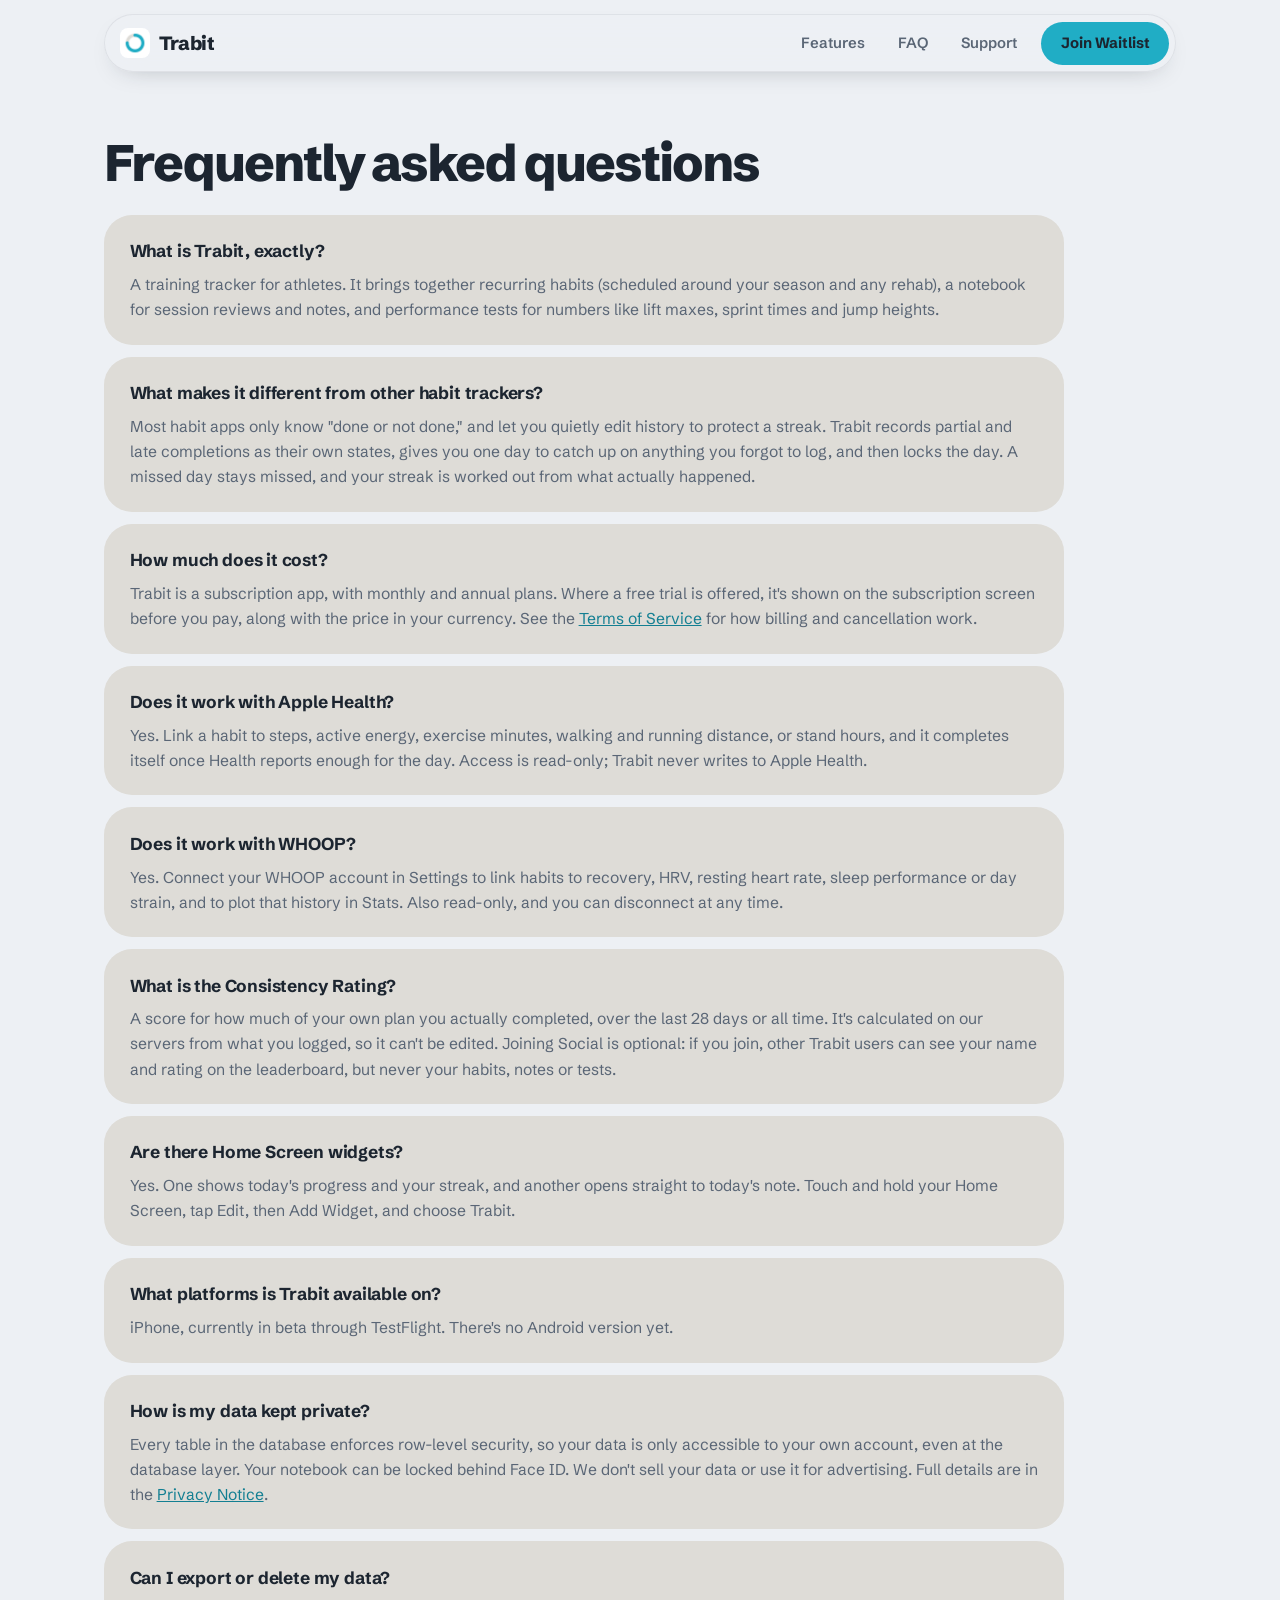
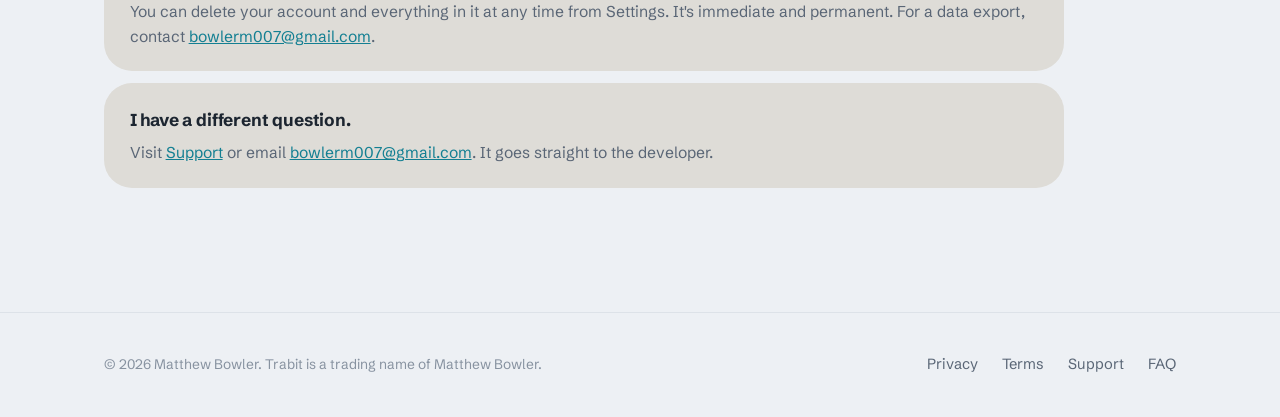
==== commit 3c1857e1: "Version the stylesheet, script and logo URLs so browsers drop cached copies Co-Authored-By: Claude O" ====
--- a/faq/index.html
+++ b/faq/index.html
@@ -8,15 +8,15 @@
 <link rel="preconnect" href="https://fonts.googleapis.com">
 <link rel="preconnect" href="https://fonts.gstatic.com" crossorigin>
 <link href="https://fonts.googleapis.com/css2?family=Schibsted+Grotesk:wght@400;500;600;700;800&display=swap" rel="stylesheet">
-<link rel="icon" type="image/png" href="/assets/mark.png">
-<link rel="apple-touch-icon" href="/assets/apple-touch-icon.png">
-<link rel="stylesheet" href="/styles.css">
+<link rel="icon" type="image/png" href="/assets/mark.png?v=20261027">
+<link rel="apple-touch-icon" href="/assets/apple-touch-icon.png?v=20261027">
+<link rel="stylesheet" href="/styles.css?v=20261027">
 </head>
 <body>
 <nav class="nav">
   <div class="wrap nav-row">
     <a class="brand" href="/">
-      <img class="brand-mark" src="/assets/mark.png" alt="" width="32" height="32">
+      <img class="brand-mark" src="/assets/mark.png?v=20261027" alt="" width="32" height="32">
       Trabit
     </a>
     <div class="nav-links">
@@ -116,6 +116,6 @@
   <p class="waitlist-legal">Used only to tell you about Trabit. See the <a href="/privacy/">Privacy Notice</a>.</p>
 </dialog>
 
-<script src="/waitlist.js"></script>
+<script src="/waitlist.js?v=20261027"></script>
 </body>
 </html>
--- a/styles.css
+++ b/styles.css
@@ -1,19 +1,20 @@
 /* Trabit marketing site — shared design system.
    Tokens are the app's own lib/theme.ts values, so a visitor recognizes the
    app in the site: a cool-grey page with warm stone-grey cards and the
-   Trabit blue accent in light mode (the app's default), and the near-black
-   instrument palette in dark mode, which follows the visitor's system
-   setting the way the app's own "System" appearance does.
+   Trabit blue accent. Light only, like the app's default appearance; the
+   near-black palette is kept under data-theme="dark" but nothing sets it.
 
    Shapes follow the app too: one family (Schibsted Grotesk, loaded via a
-   Google Fonts <link> in each page's <head>), pill buttons and chips, and
-   big soft-cornered cards like the grouped category cards on Today. Labels
-   on the blue are navy, not white — white on this blue is only ~2.7:1. */
+   Google Fonts <link> in each page's <head>), a floating pill nav like the
+   app's tab bar, a connected pill switcher like Today/Stats/Calendar, and
+   big soft-cornered stone cards like the grouped category cards on Today.
+   Labels on the blue are navy, not white — white on this blue is only
+   ~2.7:1. */
 
 :root {
   --bg: #edf0f4;
   --surface: #dedcd7;
-  --bg-raised: #e6e4df;
+  --surface-2: #e6e4df;
   --ink: #1c2530;
   --ink-soft: #5a6676;
   --ink-faint: #8792a0;
@@ -28,54 +29,70 @@
   --amber-fill: #e57b1b;
   --amber-soft: rgba(229, 123, 27, 0.12);
   --coral: #b0564e;
+  --coral-fill: #e0685c;
   --coral-soft: rgba(176, 86, 78, 0.11);
   --indigo: #6650d0;
   --indigo-fill: #9b85fa;
   --indigo-soft: rgba(155, 133, 250, 0.12);
 
-  --glow-strength: 34%;
-  --frame-shadow: 0 2rem 4rem -1.8rem rgba(28, 37, 48, 0.45);
-
-  --radius-sm: 6px;
+  /* The Social panel is always the app's dark instrument palette. */
+  --night: #0b0d10;
+  --night-surface: #14171b;
+  --night-ink: #f2f3f5;
+  --night-soft: #8b909a;
+  --night-border: #1e2126;
+
+  --glow: rgba(32, 173, 197, 0.32);
+  --phone-shadow:
+    0 1px 1px rgba(16, 20, 26, 0.18),
+    0 0.9rem 1.6rem -0.8rem rgba(16, 20, 26, 0.35),
+    0 2.6rem 5rem -2rem rgba(16, 20, 26, 0.55);
+
   --radius-md: 14px;
   --radius-lg: 28px;
   --radius-xl: 36px;
   --radius-full: 999px;
 
-  --max-width: 1080px;
+  --max-width: 1120px;
   --font-body: 'Schibsted Grotesk', -apple-system, BlinkMacSystemFont, 'SF Pro Text', 'Segoe UI', Roboto, sans-serif;
 
-  color-scheme: light dark;
-}
-
-@media (prefers-color-scheme: dark) {
-  :root {
-    --bg: #0b0d10;
-    --surface: #14171b;
-    --bg-raised: #1b1f24;
-    --ink: #f2f3f5;
-    --ink-soft: #8b909a;
-    --ink-faint: #656a73;
-    --accent-text: #20adc5;
-    --accent-ink: #0b0d10;
-    --accent-soft: rgba(32, 173, 197, 0.16);
-    --border: #1e2126;
-    --border-strong: #33373d;
-
-    --amber: #e57b1b;
-    --amber-soft: rgba(229, 123, 27, 0.16);
-    --coral: #e0685c;
-    --coral-soft: rgba(224, 104, 92, 0.14);
-    --indigo: #9b85fa;
-    --indigo-soft: rgba(155, 133, 250, 0.16);
-
-    --glow-strength: 46%;
-    --frame-shadow: 0 2rem 4rem -1.5rem rgba(0, 0, 0, 0.6);
-  }
+  color-scheme: light;
+}
+
+:root[data-theme='dark'] {
+  --bg: #0b0d10;
+  --surface: #14171b;
+  --surface-2: #1b1f24;
+  --ink: #f2f3f5;
+  --ink-soft: #8b909a;
+  --ink-faint: #656a73;
+  --accent-text: #20adc5;
+  --accent-ink: #0b0d10;
+  --accent-soft: rgba(32, 173, 197, 0.16);
+  --border: #1e2126;
+  --border-strong: #33373d;
+
+  --amber: #e57b1b;
+  --amber-soft: rgba(229, 123, 27, 0.16);
+  --coral: #e0685c;
+  --coral-soft: rgba(224, 104, 92, 0.14);
+  --indigo: #9b85fa;
+  --indigo-soft: rgba(155, 133, 250, 0.16);
+
+  --night: #14171b;
+  --night-border: #262a30;
+
+  --glow: rgba(32, 173, 197, 0.3);
+  --phone-shadow: 0 2.4rem 4.5rem -2rem rgba(0, 0, 0, 0.8), 0 0 0 1px rgba(255, 255, 255, 0.04);
 }
 
 * {
   box-sizing: border-box;
+}
+
+html {
+  scroll-behavior: smooth;
+  scroll-padding-top: 6rem;
 }
 
 body {
@@ -86,6 +103,7 @@
   font-size: 16px;
   line-height: 1.6;
   -webkit-font-smoothing: antialiased;
+  overflow-x: clip;
 }
 
 img {
@@ -98,6 +116,11 @@
   color: var(--accent-text);
 }
 
+em {
+  font-style: normal;
+  color: var(--accent);
+}
+
 .wrap {
   max-width: var(--max-width);
   margin: 0 auto;
@@ -106,66 +129,124 @@
 
 /* ---------- Nav ---------- */
 
+/* A floating frosted pill, like the app's own tab bar. */
 .nav {
   position: sticky;
   top: 0;
   z-index: 20;
-  background: color-mix(in srgb, var(--bg) 86%, transparent);
-  backdrop-filter: blur(12px);
-  border-bottom: 1px solid var(--border);
+  padding-top: 0.9rem;
 }
 
 .nav-row {
   display: flex;
   align-items: center;
   justify-content: space-between;
-  /* Block padding only, so .wrap's side gutter still applies. */
-  padding-block: 0.9rem;
+  max-width: calc(var(--max-width) - 3rem);
+  margin: 0 auto;
+  padding: 0.45rem 0.45rem 0.45rem 1rem;
+  border-radius: var(--radius-full);
+  background: color-mix(in srgb, var(--bg) 72%, transparent);
+  backdrop-filter: blur(18px) saturate(1.4);
+  -webkit-backdrop-filter: blur(18px) saturate(1.4);
+  box-shadow: inset 0 0 0 1px color-mix(in srgb, var(--ink) 7%, transparent), 0 0.6rem 1.6rem -1rem rgba(28, 37, 48, 0.35);
+}
+
+/* .wrap's gutter becomes the gap between the pill and the viewport edge. */
+.nav .wrap.nav-row {
+  width: calc(100% - 2rem);
 }
 
 .brand {
   display: flex;
   align-items: center;
-  gap: 0.6rem;
+  gap: 0.55rem;
   font-weight: 800;
   letter-spacing: -0.02em;
-  font-size: 1.3rem;
+  font-size: 1.2rem;
   color: var(--ink);
   text-decoration: none;
 }
 
 .brand-mark {
-  width: 32px;
-  height: 32px;
+  width: 30px;
+  height: 30px;
   border-radius: 8px;
 }
 
 .nav-links {
   display: flex;
   align-items: center;
-  gap: 1.75rem;
-  font-size: 0.95rem;
+  gap: 0.25rem;
+  font-size: 0.93rem;
   font-weight: 600;
 }
 
 .nav-links a {
   color: var(--ink-soft);
   text-decoration: none;
+  padding: 0.5rem 0.9rem;
+  border-radius: var(--radius-full);
 }
 
 .nav-links a:hover {
   color: var(--ink);
+  background: color-mix(in srgb, var(--ink) 6%, transparent);
 }
 
 .nav-cta {
+  margin-left: 0.4rem;
   background: var(--accent);
   color: var(--accent-ink) !important;
-  padding: 0.6rem 1.25rem;
+  padding: 0.6rem 1.2rem;
   border-radius: var(--radius-full);
   border: none;
   font: inherit;
   font-weight: 700;
   cursor: pointer;
+}
+
+/* ---------- Buttons ---------- */
+
+/* Pill buttons, like the app's own primary actions ("Add 4 habits",
+   "Continue") — navy label on the blue. */
+.btn {
+  display: inline-flex;
+  align-items: center;
+  justify-content: center;
+  gap: 0.5rem;
+  min-height: 52px;
+  padding: 0 1.7rem;
+  border-radius: var(--radius-full);
+  font-family: var(--font-body);
+  font-weight: 700;
+  font-size: 1rem;
+  text-decoration: none;
+  border: none;
+  cursor: pointer;
+  transition: transform 0.15s ease, filter 0.15s ease;
+}
+
+.btn:hover {
+  filter: brightness(1.04);
+}
+
+.btn:active {
+  transform: scale(0.98);
+}
+
+.btn:disabled {
+  opacity: 0.6;
+  cursor: default;
+}
+
+.btn-primary {
+  background: var(--accent);
+  color: var(--accent-ink);
+}
+
+.btn-secondary {
+  background: var(--surface);
+  color: var(--ink);
 }
 
 /* ---------- Waitlist ---------- */
@@ -289,72 +370,110 @@
   color: var(--ink-faint);
 }
 
-/* Pill buttons, like the app's own primary actions ("Add 4 habits",
-   "Continue") — navy label on the blue. */
-.btn {
-  display: inline-flex;
-  align-items: center;
-  justify-content: center;
-  gap: 0.5rem;
-  min-height: 52px;
-  padding: 0 1.6rem;
-  border-radius: var(--radius-full);
-  font-family: var(--font-body);
-  font-weight: 700;
-  font-size: 1rem;
-  text-decoration: none;
-  border: none;
-  cursor: pointer;
-}
-
-.btn:disabled {
-  opacity: 0.6;
-  cursor: default;
-}
-
-.btn-primary {
-  background: var(--accent);
-  color: var(--accent-ink);
-}
-
-.btn-secondary {
-  background: var(--surface);
-  color: var(--ink);
+/* ---------- Phone ---------- */
+
+/* An iPhone 17 Pro drawn in CSS around a full-resolution capture: a
+   graphite titanium band with polished edges, a black glass bezel, the
+   Action button and volume keys on the left, the side button and Camera
+   Control on the right, and a soft reflection across the glass. Radii are
+   the device's own corner curves as a share of its width and height, so
+   each layer sits concentric with the capture's rounded screen. */
+.phone {
+  position: relative;
+  padding: 1.25%;
+  border-radius: 16.6% / 7.7%;
+  background:
+    linear-gradient(90deg, rgba(255, 255, 255, 0.45) 0%, rgba(255, 255, 255, 0) 3.5%, rgba(255, 255, 255, 0) 96.5%, rgba(255, 255, 255, 0.4) 100%),
+    linear-gradient(160deg, #a3a8b0 0%, #4a4f57 14%, #24282e 45%, #2f343b 75%, #8d929b 100%);
+  box-shadow: var(--phone-shadow);
+}
+
+/* Action button, volume up, volume down. */
+.phone::before,
+.phone::after {
+  content: '';
+  position: absolute;
+  width: 1.1%;
+  border-radius: 3px 0 0 3px;
+}
+
+.phone::before {
+  left: -0.85%;
+  top: 17%;
+  height: 25%;
+  background:
+    linear-gradient(90deg, #2b2f35, #8a8f98 55%, #3b4047) 0 0 / 100% 14% no-repeat,
+    linear-gradient(90deg, #2b2f35, #8a8f98 55%, #3b4047) 0 48% / 100% 27% no-repeat,
+    linear-gradient(90deg, #2b2f35, #8a8f98 55%, #3b4047) 0 100% / 100% 27% no-repeat;
+}
+
+/* Side button, and Camera Control lower down. */
+.phone::after {
+  right: -0.85%;
+  top: 23%;
+  height: 33%;
+  border-radius: 0 3px 3px 0;
+  background:
+    linear-gradient(270deg, #2b2f35, #8a8f98 55%, #3b4047) 0 0 / 100% 30% no-repeat,
+    linear-gradient(270deg, #15181c, #3c4148 55%, #1d2025) 0 100% / 100% 22% no-repeat;
+}
+
+.screen {
+  position: relative;
+  padding: 2.3%;
+  border-radius: 15.4% / 7.1%;
+  background: #030405;
+  box-shadow: inset 0 0 0 1px rgba(255, 255, 255, 0.07);
+  overflow: hidden;
+}
+
+/* Light catching the cover glass. */
+.screen::after {
+  content: '';
+  position: absolute;
+  inset: 0;
+  border-radius: inherit;
+  background: linear-gradient(115deg, rgba(255, 255, 255, 0.13) 0%, rgba(255, 255, 255, 0.04) 36%, rgba(255, 255, 255, 0) 36.4%);
+  pointer-events: none;
+}
+
+.screen img {
+  width: 100%;
+  border-radius: 13.6% / 6.3%;
+  background: var(--bg);
+}
+
+.screen img[hidden] {
+  display: none;
 }
 
 /* ---------- Hero ---------- */
 
 .hero {
-  padding: 4.5rem 0 4rem;
-}
-
-.hero-row {
-  display: flex;
-  align-items: center;
-  gap: 3.5rem;
+  padding: 4.5rem 0 2rem;
+  text-align: center;
 }
 
 .hero-copy {
-  flex: 1 1 420px;
-}
-
-.hero-media {
-  flex: 0 0 auto;
-  width: clamp(220px, 26vw, 300px);
+  max-width: 50rem;
+  margin: 0 auto;
 }
 
 /* The app's typography.eyebrow, with the same leading dot as Today's
-   "IN SEASON" telemetry strip. */
+   "IN SEASON" telemetry strip, set in a pill. */
 .eyebrow {
   display: inline-flex;
   align-items: center;
   gap: 0.5rem;
-  font-size: 0.78rem;
+  padding: 0.4rem 0.9rem;
+  border-radius: var(--radius-full);
+  background: var(--surface);
+  font-size: 0.75rem;
   font-weight: 700;
   letter-spacing: 0.1em;
   text-transform: uppercase;
   color: var(--ink-soft);
-  margin-bottom: 1.4rem;
+  margin-bottom: 1.6rem;
 }
 
 .eyebrow::before {
@@ -364,46 +483,97 @@
   border-radius: var(--radius-full);
   background: var(--accent);
   flex-shrink: 0;
+  box-shadow: 0 0 0 3px var(--accent-soft);
 }
 
 .hero-title {
   font-weight: 800;
-  font-size: clamp(2.5rem, 5.6vw, 4.1rem);
-  line-height: 1.02;
-  letter-spacing: -0.035em;
-  margin: 0 0 1.3rem;
-  max-width: 15ch;
+  font-size: clamp(2.6rem, 7vw, 5.2rem);
+  line-height: 0.98;
+  letter-spacing: -0.045em;
+  margin: 0 auto 1.4rem;
+  max-width: 14ch;
   text-wrap: balance;
 }
 
 .hero-subtitle {
-  font-size: 1.2rem;
-  color: var(--ink-soft);
-  max-width: 46ch;
-  margin: 0 0 2.2rem;
+  font-size: clamp(1.05rem, 1.6vw, 1.22rem);
+  color: var(--ink-soft);
+  max-width: 44ch;
+  margin: 0 auto 2.2rem;
 }
 
 .hero-actions {
   display: flex;
-  gap: 0.9rem;
+  gap: 0.8rem;
   flex-wrap: wrap;
-  margin-bottom: 1rem;
-}
-
-.hero-note {
-  font-size: 0.88rem;
-  color: var(--ink-faint);
-}
-
-/* ---------- Sections / cards ---------- */
+  justify-content: center;
+}
+
+/* Today front and centre, with Stats and Calendar fanned out behind it. */
+.hero-stage {
+  position: relative;
+  display: flex;
+  justify-content: center;
+  align-items: flex-start;
+  margin-top: 4rem;
+  padding-bottom: 1rem;
+}
+
+.hero-stage::before {
+  content: '';
+  position: absolute;
+  left: 50%;
+  top: 18%;
+  width: min(900px, 120%);
+  height: 70%;
+  transform: translateX(-50%);
+  background: radial-gradient(ellipse at center, var(--glow) 0%, transparent 65%);
+  filter: blur(2rem);
+  z-index: 0;
+}
+
+.phone-main {
+  z-index: 2;
+  width: clamp(240px, 30vw, 340px);
+}
+
+.phone-side {
+  z-index: 1;
+  width: clamp(200px, 25vw, 286px);
+  margin-top: 3.5rem;
+}
+
+/* Turned in toward the centre phone in real perspective, the way a
+   product shot fans devices, rather than flat-rotated. */
+.phone-left {
+  margin-right: -3.5rem;
+  transform: perspective(1500px) rotateY(26deg) rotateZ(-1.5deg);
+  transform-origin: right center;
+}
+
+.phone-right {
+  margin-left: -3.5rem;
+  transform: perspective(1500px) rotateY(-26deg) rotateZ(1.5deg);
+  transform-origin: left center;
+}
+
+/* ---------- Sections ---------- */
 
 section {
-  padding: 3.5rem 0;
+  padding: 4.5rem 0;
 }
 
 .section-head {
   max-width: 44ch;
-  margin-bottom: 2.5rem;
+  margin-bottom: 2.8rem;
+}
+
+.section-head.center {
+  max-width: 38rem;
+  margin-left: auto;
+  margin-right: auto;
+  text-align: center;
 }
 
 .section-eyebrow {
@@ -412,243 +582,443 @@
   letter-spacing: 0.1em;
   text-transform: uppercase;
   color: var(--accent-text);
-  margin-bottom: 0.6rem;
+  margin-bottom: 0.7rem;
 }
 
 .section-title {
   font-weight: 800;
-  font-size: clamp(1.8rem, 3.2vw, 2.4rem);
-  line-height: 1.12;
-  letter-spacing: -0.03em;
-  margin: 0 0 0.7rem;
+  font-size: clamp(1.9rem, 4vw, 3rem);
+  line-height: 1.04;
+  letter-spacing: -0.04em;
+  margin: 0 0 0.9rem;
   text-wrap: balance;
 }
 
 .section-body {
   color: var(--ink-soft);
   font-size: 1.08rem;
-}
-
-/* ---------- Feature stories ---------- */
-
-/* One big alternating image/copy row per feature, so the real app screens
-   are the main content of the page. */
-.feature-row {
+  margin: 0;
+}
+
+/* ---------- Status panel ---------- */
+
+/* The Stats tab's breakdown card, blown up: one segmented bar, four
+   outcomes beneath it. */
+.status-section {
+  padding-top: 2.5rem;
+}
+
+.status-panel {
+  background: var(--surface);
+  border-radius: var(--radius-xl);
+  padding: clamp(1.6rem, 4vw, 3rem);
+}
+
+.status-intro {
+  display: flex;
+  align-items: baseline;
+  justify-content: space-between;
+  gap: 1rem 3rem;
+  flex-wrap: wrap;
+  margin-bottom: 1.8rem;
+}
+
+.status-title {
+  font-weight: 800;
+  font-size: clamp(1.6rem, 3vw, 2.2rem);
+  letter-spacing: -0.035em;
+  line-height: 1.05;
+  margin: 0;
+}
+
+.status-intro p {
+  margin: 0;
+  color: var(--ink-soft);
+  max-width: 42ch;
+}
+
+.status-bar {
+  display: flex;
+  gap: 4px;
+  height: 14px;
+  margin-bottom: 1.8rem;
+}
+
+.status-bar span {
+  width: var(--w);
+  background: var(--c);
+  border-radius: var(--radius-full);
+}
+
+.status-grid {
+  display: grid;
+  grid-template-columns: repeat(4, 1fr);
+  gap: 1.5rem;
+  margin: 0;
+}
+
+.status-grid dt {
   display: flex;
   align-items: center;
-  gap: 4rem;
-  padding: 3.5rem 0;
-  border-top: 1px solid var(--border);
-}
-
-.feature-row:first-child {
-  border-top: none;
-  padding-top: 0;
-}
-
-.feature-row.reverse {
-  flex-direction: row-reverse;
-}
-
-.feature-media {
-  flex: 0 0 auto;
-  width: clamp(230px, 30vw, 310px);
-}
-
-/* A device chassis around each screenshot — bezel, inset screen, a couple
-   of hardware buttons — so it reads as the app running, not a cropped
-   image. Kept restrained so it never competes with the screen itself. */
-.phone-frame {
+  gap: 0.5rem;
+  font-weight: 800;
+  font-size: 1.1rem;
+  letter-spacing: -0.01em;
+  margin-bottom: 0.3rem;
+}
+
+.status-grid dt::before {
+  content: '';
+  width: 10px;
+  height: 10px;
+  border-radius: var(--radius-full);
+  background: var(--dot);
+}
+
+.status-grid dd {
+  margin: 0;
+  color: var(--ink-soft);
+  font-size: 0.95rem;
+  line-height: 1.5;
+}
+
+/* ---------- Switcher ---------- */
+
+.switcher {
+  display: flex;
+  flex-direction: column;
+  align-items: center;
+}
+
+/* The app's connected pill bar: equal sections on stone, with the selected
+   one filled in the accent. */
+.segmented {
+  --i: 0;
+  position: relative;
+  display: grid;
+  grid-template-columns: repeat(3, 1fr);
+  width: min(26rem, 100%);
+  padding: 4px;
+  border-radius: var(--radius-full);
+  background: var(--surface);
+  margin-bottom: 3.5rem;
+}
+
+.segmented::before {
+  content: '';
+  position: absolute;
+  top: 4px;
+  bottom: 4px;
+  left: 4px;
+  width: calc((100% - 8px) / 3);
+  border-radius: var(--radius-full);
+  background: var(--accent);
+  transform: translateX(calc(var(--i) * 100%));
+  transition: transform 0.3s cubic-bezier(0.3, 0.7, 0.2, 1);
+}
+
+.segmented button {
   position: relative;
   z-index: 1;
+  padding: 0.75rem 0;
+  border: none;
+  background: none;
+  font: inherit;
+  font-weight: 700;
+  font-size: 1rem;
+  color: var(--ink-soft);
+  cursor: pointer;
+  border-radius: var(--radius-full);
+  transition: color 0.2s ease;
+}
+
+.segmented button[aria-selected='true'] {
+  color: var(--accent-ink);
+}
+
+.segmented button:focus-visible {
+  outline: 2px solid var(--accent);
+  outline-offset: 2px;
+}
+
+.switcher-body {
+  display: grid;
+  grid-template-columns: 1fr auto;
+  align-items: center;
+  gap: 5rem;
   width: 100%;
-  padding: 0.5rem;
-  border-radius: 2.7rem;
-  background: linear-gradient(155deg, #3c414a 0%, #101216 45%, #2a2e35 100%);
-  box-shadow:
-    inset 0 0 0 1px rgba(255, 255, 255, 0.08),
-    inset 0 0 1px 1px rgba(0, 0, 0, 0.5),
-    var(--frame-shadow);
-}
-
-.phone-frame img {
-  display: block;
-  width: 100%;
-  border-radius: 2.2rem;
-}
-
-.phone-frame::before,
-.phone-frame::after {
+  max-width: 62rem;
+}
+
+.switcher-media {
+  position: relative;
+  width: clamp(250px, 30vw, 330px);
+}
+
+.switcher-media::before {
   content: '';
   position: absolute;
-  background: #101216;
-}
-
-.phone-frame::before {
-  right: -3px;
-  top: 21%;
-  width: 3px;
-  height: 9%;
-  border-radius: 0 2px 2px 0;
-}
-
-.phone-frame::after {
-  left: -3px;
-  top: 14%;
-  width: 3px;
-  height: 16%;
-  border-radius: 2px 0 0 2px;
-}
-
-/* A slight tilt and a soft glow in one of the app's status colors behind
-   each phone. Rows alternate the lean so the page has rhythm. */
-.tilt-media {
-  position: relative;
-}
-
-.tilt-media .phone-frame {
-  transform: rotate(-5deg);
-}
-
-.tilt-media::before {
-  content: '';
-  position: absolute;
-  inset: 6% 8%;
-  z-index: 0;
-  background: color-mix(in srgb, var(--accent) var(--glow-strength), transparent);
-  filter: blur(3rem);
-  transform: rotate(-5deg);
-}
-
-.hero-media.tilt-media .phone-frame,
-.hero-media.tilt-media::before {
-  transform: rotate(-8deg);
-}
-
-.feature-row.reverse .tilt-media .phone-frame,
-.feature-row.reverse .tilt-media::before {
-  transform: rotate(5deg);
-}
-
-.tilt-indigo::before {
-  background: color-mix(in srgb, var(--indigo-fill) var(--glow-strength), transparent);
-}
-.tilt-coral::before {
-  background: color-mix(in srgb, #e0685c var(--glow-strength), transparent);
-}
-.tilt-amber::before {
-  background: color-mix(in srgb, var(--amber-fill) var(--glow-strength), transparent);
-}
-
-.feature-copy {
-  flex: 1 1 320px;
+  inset: 10% -20%;
+  background: radial-gradient(ellipse at center, var(--glow) 0%, transparent 65%);
+  filter: blur(1.5rem);
+}
+
+.switcher-panel {
+  animation: fade-up 0.35s ease both;
+}
+
+.switcher-media img:not([hidden]) {
+  animation: fade 0.3s ease both;
+}
+
+@keyframes fade-up {
+  from { opacity: 0; transform: translateY(8px); }
+  to { opacity: 1; transform: none; }
+}
+
+@keyframes fade {
+  from { opacity: 0.4; }
+  to { opacity: 1; }
+}
+
+@media (prefers-reduced-motion: reduce) {
+  .switcher-panel,
+  .switcher-media img:not([hidden]) {
+    animation: none;
+  }
+  .segmented::before {
+    transition: none;
+  }
 }
 
 .feature-tag {
-  font-size: 0.75rem;
+  display: inline-flex;
+  align-items: center;
+  gap: 0.45rem;
+  font-size: 0.74rem;
   font-weight: 700;
   letter-spacing: 0.1em;
   text-transform: uppercase;
-  color: var(--ink-faint);
-  margin-bottom: 0.5rem;
-}
-
-.feature-title {
-  font-weight: 800;
-  font-size: clamp(1.45rem, 2.5vw, 1.85rem);
-  line-height: 1.15;
-  letter-spacing: -0.025em;
-  margin: 0 0 0.8rem;
-}
-
-.feature-body {
-  color: var(--ink-soft);
-  font-size: 1.05rem;
-  max-width: 46ch;
-  margin: 0;
-}
-
-.feature-points {
-  list-style: none;
-  padding: 0;
-  margin: 1.2rem 0 0;
-  display: flex;
-  flex-direction: column;
-  gap: 0.55rem;
-}
-
-.feature-points li {
-  display: flex;
-  gap: 0.65rem;
-  align-items: baseline;
-  color: var(--ink);
-  font-size: 0.98rem;
-}
-
-.feature-points li::before {
+  color: var(--ink-soft);
+  margin-bottom: 0.7rem;
+}
+
+.feature-tag::before {
   content: '';
   width: 7px;
   height: 7px;
   border-radius: var(--radius-full);
-  background: var(--accent);
+  background: var(--dot, var(--accent));
+}
+
+.feature-title {
+  font-weight: 800;
+  font-size: clamp(1.7rem, 3vw, 2.4rem);
+  line-height: 1.06;
+  letter-spacing: -0.035em;
+  margin: 0 0 1rem;
+}
+
+.feature-body {
+  color: var(--ink-soft);
+  font-size: 1.08rem;
+  max-width: 44ch;
+  margin: 0;
+}
+
+.feature-points {
+  list-style: none;
+  padding: 0;
+  margin: 1.6rem 0 0;
+  display: flex;
+  flex-direction: column;
+  gap: 0.6rem;
+}
+
+.feature-points li {
+  display: flex;
+  gap: 0.7rem;
+  align-items: center;
+  font-weight: 600;
+  font-size: 1rem;
+}
+
+.feature-points li::before {
+  content: '';
   flex-shrink: 0;
-  transform: translateY(-1px);
-}
-
-/* The status palette, as the app's Stats breakdown legend uses it. */
-.status-legend {
-  display: flex;
-  flex-wrap: wrap;
-  gap: 0.5rem;
-  margin-top: 1.3rem;
-}
-
-.status-chip {
-  display: inline-flex;
+  width: 18px;
+  height: 18px;
+  border-radius: var(--radius-full);
+  background:
+    no-repeat center / 10px url("data:image/svg+xml,%3Csvg xmlns='http://www.w3.org/2000/svg' viewBox='0 0 12 12'%3E%3Cpath d='M2.5 6.2 5 8.5l4.5-5' fill='none' stroke='%231c2530' stroke-width='1.8' stroke-linecap='round' stroke-linejoin='round'/%3E%3C/svg%3E"),
+    var(--accent);
+}
+
+/* ---------- Tiles ---------- */
+
+/* Stone cards with copy on top and a phone rising out of the bottom edge. */
+.tiles {
+  display: grid;
+  grid-template-columns: repeat(3, 1fr);
+  gap: 1.25rem;
+}
+
+.tile {
+  display: flex;
+  flex-direction: column;
+  background: var(--surface);
+  border-radius: var(--radius-xl);
+  overflow: hidden;
+}
+
+.tile-copy {
+  padding: 2rem 2rem 1.6rem;
+}
+
+.tile-title {
+  font-weight: 800;
+  font-size: 1.55rem;
+  letter-spacing: -0.03em;
+  line-height: 1.1;
+  margin: 0 0 0.6rem;
+}
+
+.tile-copy p {
+  margin: 0;
+  color: var(--ink-soft);
+  font-size: 0.98rem;
+  line-height: 1.55;
+}
+
+.tile-media {
+  margin-top: auto;
+  height: 23rem;
+  overflow: hidden;
+  padding: 0 12%;
+}
+
+/* ---------- Social (dark panel) ---------- */
+
+.dark-panel {
+  display: grid;
+  grid-template-columns: 1fr auto;
   align-items: center;
-  gap: 0.45rem;
-  padding: 0.35rem 0.85rem;
-  border-radius: var(--radius-full);
-  background: var(--surface);
-  font-size: 0.88rem;
+  gap: 4rem;
+  padding: clamp(2rem, 5vw, 4rem) clamp(1.6rem, 6vw, 5rem) 0;
+  border-radius: var(--radius-xl);
+  background:
+    radial-gradient(ellipse 60% 70% at 85% 65%, rgba(32, 173, 197, 0.28), transparent 70%),
+    var(--night);
+  box-shadow: inset 0 0 0 1px var(--night-border);
+  color: var(--night-ink);
+  overflow: hidden;
+}
+
+.dark-copy {
+  padding-bottom: clamp(2rem, 5vw, 4rem);
+}
+
+.dark-panel .section-eyebrow {
+  color: var(--accent);
+}
+
+.dark-panel .section-body {
+  color: var(--night-soft);
+  max-width: 42ch;
+}
+
+.rating-readout {
+  display: inline-grid;
+  margin: 2rem 0 1.6rem;
+  padding: 1.1rem 1.4rem;
+  border-radius: var(--radius-lg);
+  background: var(--night-surface);
+  box-shadow: inset 0 0 0 1px var(--night-border);
+}
+
+.rating-label {
+  font-size: 0.7rem;
   font-weight: 700;
-}
-
-.status-chip::before {
-  content: '';
-  width: 8px;
-  height: 8px;
-  border-radius: var(--radius-full);
-  background: var(--dot);
+  letter-spacing: 0.1em;
+  text-transform: uppercase;
+  color: var(--night-soft);
+}
+
+.rating-value {
+  font-weight: 800;
+  font-size: 3.4rem;
+  line-height: 1;
+  letter-spacing: -0.04em;
+  margin: 0.3rem 0 0.4rem;
+}
+
+.rating-meta {
+  font-size: 0.92rem;
+  color: var(--night-soft);
+}
+
+.rating-meta b {
+  color: var(--accent);
+}
+
+.dark-note {
+  margin: 0;
+  font-size: 0.92rem;
+  color: var(--night-soft);
+  max-width: 40ch;
+}
+
+.dark-media {
+  width: clamp(240px, 28vw, 320px);
+  align-self: end;
+  height: 34rem;
+  padding: 0 4px;
+  overflow: hidden;
+}
+
+.dark-media .phone {
+  box-shadow: 0 0 4rem -0.5rem rgba(32, 173, 197, 0.35);
 }
 
 /* ---------- Widgets ---------- */
 
-.widget-stage {
-  flex: 0 0 auto;
-  width: clamp(260px, 40vw, 440px);
-  padding: 2rem;
+.widgets-row {
+  display: grid;
+  grid-template-columns: auto 1fr;
+  align-items: center;
+  gap: 4.5rem;
+}
+
+/* A slice of Home Screen wallpaper with light and dark widgets on it. */
+.widget-wall {
+  width: clamp(280px, 38vw, 420px);
+  padding: 1.6rem;
   border-radius: var(--radius-xl);
-  background: linear-gradient(160deg, #9fb4c9 0%, #c9b8d9 100%);
+  background:
+    radial-gradient(circle at 15% 15%, rgba(155, 133, 250, 0.55), transparent 55%),
+    radial-gradient(circle at 90% 85%, rgba(32, 173, 197, 0.55), transparent 55%),
+    linear-gradient(160deg, #8ea3b8 0%, #b9a9cc 100%);
   display: grid;
   grid-template-columns: 1fr 1fr;
   gap: 1rem;
 }
 
-.widget-stage img {
+.widget-wall img {
   width: 100%;
   border-radius: 22%;
-  box-shadow: 0 0.8rem 1.6rem -0.8rem rgba(28, 37, 48, 0.45);
-}
-
-.widget-stage .widget-wide {
+  box-shadow: 0 0.8rem 1.6rem -0.8rem rgba(28, 37, 48, 0.5);
+}
+
+.widget-wall .w-wide {
   grid-column: span 2;
-  border-radius: 11% / 22%;
-}
-
-.feature-support {
-  margin-top: 1rem;
-}
+  border-radius: 10.5% / 22.5%;
+}
+
+.widgets-copy .section-body {
+  max-width: 40ch;
+}
+
+/* ---------- Support cards ---------- */
 
 .grid {
   display: grid;
@@ -659,55 +1029,8 @@
   grid-template-columns: repeat(2, 1fr);
 }
 
-@media (max-width: 860px) {
-  .grid-2 {
-    grid-template-columns: 1fr;
-  }
-  .hero-row {
-    flex-direction: column-reverse;
-    gap: 2.5rem;
-    text-align: center;
-  }
-  .hero-media {
-    width: min(250px, 62vw);
-  }
-  .hero-title {
-    margin-left: auto;
-    margin-right: auto;
-  }
-  .hero-subtitle {
-    margin-left: auto;
-    margin-right: auto;
-  }
-  .hero-actions {
-    justify-content: center;
-  }
-  .feature-row,
-  .feature-row.reverse {
-    flex-direction: column;
-    gap: 2rem;
-    padding: 2.5rem 0;
-  }
-  .feature-media {
-    width: min(270px, 68vw);
-    margin: 0 auto;
-  }
-  .widget-stage {
-    width: min(400px, 100%);
-    margin: 0 auto;
-  }
-  .feature-copy {
-    text-align: center;
-  }
-  .feature-body {
-    margin: 0 auto;
-  }
-  .feature-points {
-    align-items: center;
-  }
-  .status-legend {
-    justify-content: center;
-  }
+.grid-4 {
+  grid-template-columns: repeat(4, 1fr);
 }
 
 .card {
@@ -717,26 +1040,42 @@
 }
 
 .card-icon {
-  width: 46px;
-  height: 46px;
+  width: 44px;
+  height: 44px;
   border-radius: var(--radius-full);
   display: flex;
   align-items: center;
   justify-content: center;
-  margin-bottom: 1rem;
-  font-size: 1.3rem;
+  margin-bottom: 1.2rem;
+}
+
+.card-icon svg {
+  width: 22px;
+  height: 22px;
+  fill: none;
+  stroke: currentColor;
+  stroke-width: 1.9;
+  stroke-linecap: round;
+  stroke-linejoin: round;
+}
+
+.card-icon svg .fill {
+  fill: currentColor;
+  stroke: none;
 }
 
 .card-title {
   font-weight: 800;
-  font-size: 1.12rem;
-  letter-spacing: -0.01em;
-  margin: 0 0 0.4rem;
+  font-size: 1.1rem;
+  letter-spacing: -0.015em;
+  line-height: 1.25;
+  margin: 0 0 0.45rem;
 }
 
 .card-body {
   color: var(--ink-soft);
-  font-size: 0.97rem;
+  font-size: 0.95rem;
+  line-height: 1.55;
   margin: 0;
 }
 
@@ -760,11 +1099,28 @@
 /* ---------- CTA band ---------- */
 
 .cta-band {
+  position: relative;
+  overflow: hidden;
   background: var(--surface);
   border-radius: var(--radius-xl);
-  padding: 3.5rem 2.5rem;
+  padding: clamp(3rem, 7vw, 5rem) 2rem;
   text-align: center;
-  margin: 1rem 0 3rem;
+}
+
+.cta-band::before {
+  content: '';
+  position: absolute;
+  left: 50%;
+  bottom: -60%;
+  width: 70%;
+  height: 100%;
+  transform: translateX(-50%);
+  background: radial-gradient(ellipse at center, var(--glow), transparent 65%);
+  filter: blur(2rem);
+}
+
+.cta-band > * {
+  position: relative;
 }
 
 .cta-mark {
@@ -774,13 +1130,9 @@
   margin: 0 auto 1.4rem;
 }
 
-.cta-band .section-title {
-  margin-left: auto;
-  margin-right: auto;
-}
-
-.cta-band .hero-actions {
-  justify-content: center;
+.cta-band .section-body {
+  max-width: 40ch;
+  margin: 0 auto 2rem;
 }
 
 /* ---------- Footer ---------- */
@@ -823,14 +1175,19 @@
 /* ---------- Legal / doc pages ---------- */
 
 .doc {
-  padding: 3rem 0 5rem;
+  padding: 4rem 0 5rem;
+}
+
+.doc-header {
+  margin-bottom: 1.6rem;
 }
 
 .doc-header h1 {
   font-weight: 800;
-  font-size: clamp(2rem, 4vw, 2.7rem);
-  margin: 0 0 0.4rem;
-  letter-spacing: -0.03em;
+  font-size: clamp(2.2rem, 5vw, 3.2rem);
+  line-height: 1.05;
+  margin: 0 0 0.6rem;
+  letter-spacing: -0.04em;
 }
 
 .doc-updated {
@@ -903,15 +1260,18 @@
 
 /* ---------- FAQ ---------- */
 
+/* Each question is its own stone card, like a row group in the app. */
 .faq-item {
-  border-bottom: 1px solid var(--border-strong);
-  padding: 1.4rem 0;
+  background: var(--surface);
+  border-radius: var(--radius-lg);
+  padding: 1.4rem 1.6rem;
+  margin-bottom: 0.75rem;
 }
 
 .faq-item h3 {
   font-size: 1.08rem;
   letter-spacing: -0.01em;
-  margin: 0 0 0.5rem;
+  margin: 0 0 0.45rem;
 }
 
 .faq-item p {
@@ -920,7 +1280,85 @@
   font-size: 0.98rem;
 }
 
-/* ---------- Responsive nav ---------- */
+/* ---------- Responsive ---------- */
+
+@media (max-width: 960px) {
+  .grid-4 {
+    grid-template-columns: repeat(2, 1fr);
+  }
+  .tiles {
+    grid-template-columns: 1fr;
+    max-width: 34rem;
+    margin: 0 auto;
+  }
+  .tile {
+    display: grid;
+    grid-template-columns: 1fr 42%;
+  }
+  .tile-copy {
+    align-self: center;
+  }
+  .tile-media {
+    height: 20rem;
+    padding: 2rem 1.6rem 0 0;
+  }
+  .status-grid {
+    grid-template-columns: repeat(2, 1fr);
+  }
+}
+
+@media (max-width: 860px) {
+  .grid-2 {
+    grid-template-columns: 1fr;
+  }
+  .switcher-body {
+    grid-template-columns: 1fr;
+    gap: 3rem;
+    justify-items: center;
+    text-align: center;
+  }
+  .switcher-body .switcher-media {
+    order: -1;
+  }
+  .switcher-body .feature-body {
+    margin: 0 auto;
+  }
+  .switcher-body .feature-points {
+    display: inline-flex;
+    align-items: flex-start;
+    text-align: left;
+  }
+  .segmented {
+    margin-bottom: 2.5rem;
+  }
+  .dark-panel {
+    grid-template-columns: 1fr;
+    gap: 0;
+    text-align: center;
+  }
+  .dark-panel .section-body,
+  .dark-note {
+    margin-left: auto;
+    margin-right: auto;
+  }
+  .dark-media {
+    margin: 0 auto;
+    height: 26rem;
+  }
+  .widgets-row {
+    grid-template-columns: 1fr;
+    gap: 2.5rem;
+    text-align: center;
+  }
+  .widget-wall {
+    width: min(420px, 100%);
+    margin: 0 auto;
+    order: 1;
+  }
+  .widgets-copy .section-body {
+    margin: 0 auto;
+  }
+}
 
 @media (max-width: 640px) {
   /* Only the secondary text links drop; the waitlist button stays in the
@@ -928,17 +1366,50 @@
   .nav-links a:not(.nav-cta) {
     display: none;
   }
-  .nav-links {
-    gap: 0;
+  .nav-row {
+    padding-left: 0.85rem;
   }
   .hero {
-    padding: 3rem 0 2.5rem;
-  }
-  .cta-band {
-    padding: 2.4rem 1.4rem;
-  }
-  .widget-stage {
-    padding: 1.4rem;
-    gap: 0.8rem;
-  }
-}
+    padding: 3rem 0 1rem;
+  }
+  .hero-stage {
+    margin-top: 3rem;
+  }
+  .phone-main {
+    width: min(64vw, 270px);
+  }
+  .phone-side {
+    width: min(48vw, 210px);
+    margin-top: 3rem;
+  }
+  .phone-left {
+    margin-right: -38vw;
+  }
+  .phone-right {
+    margin-left: -38vw;
+  }
+  section {
+    padding: 3rem 0;
+  }
+  .status-grid,
+  .grid-4 {
+    grid-template-columns: 1fr;
+  }
+  .status-grid {
+    gap: 1.1rem;
+  }
+  .tile {
+    display: flex;
+  }
+  .tile-copy {
+    padding: 1.6rem 1.5rem 1.4rem;
+  }
+  .tile-media {
+    height: 18rem;
+    padding: 0 16%;
+  }
+  .widget-wall {
+    padding: 1.2rem;
+    gap: 0.75rem;
+  }
+}
